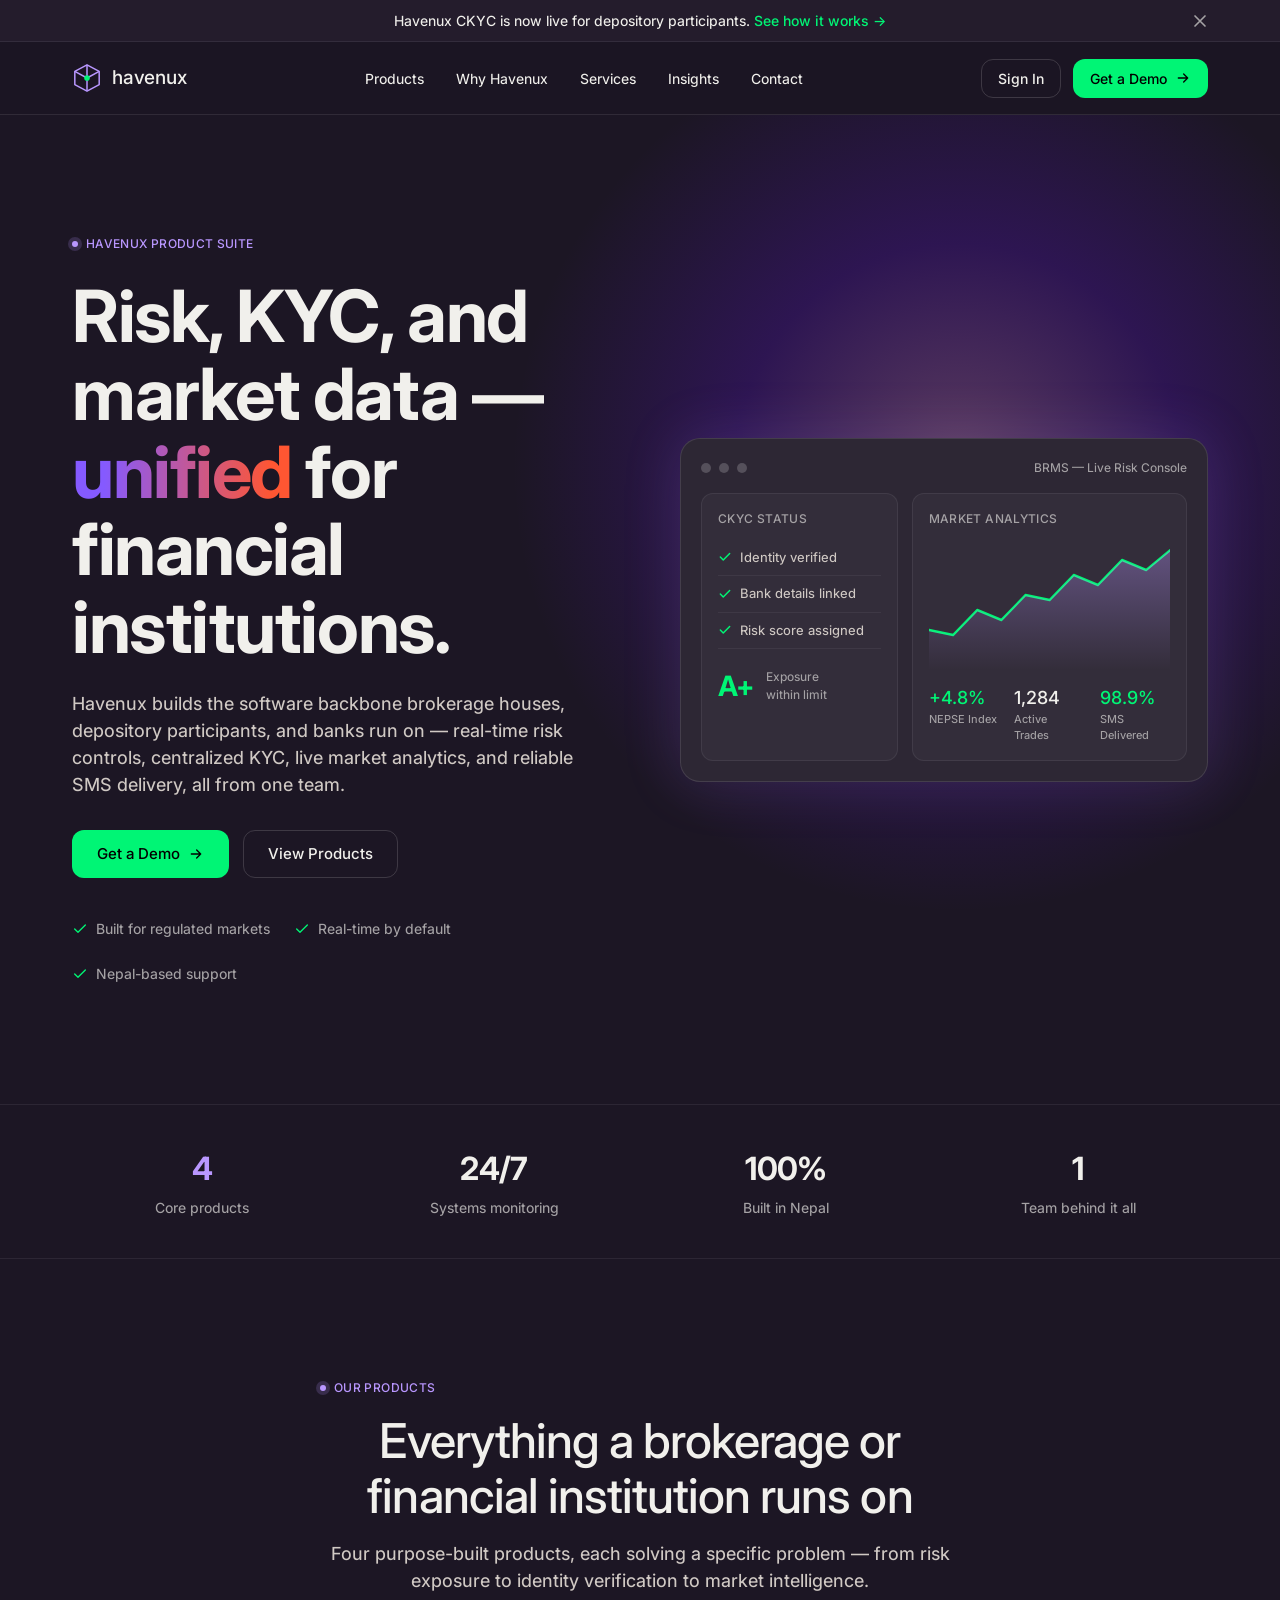
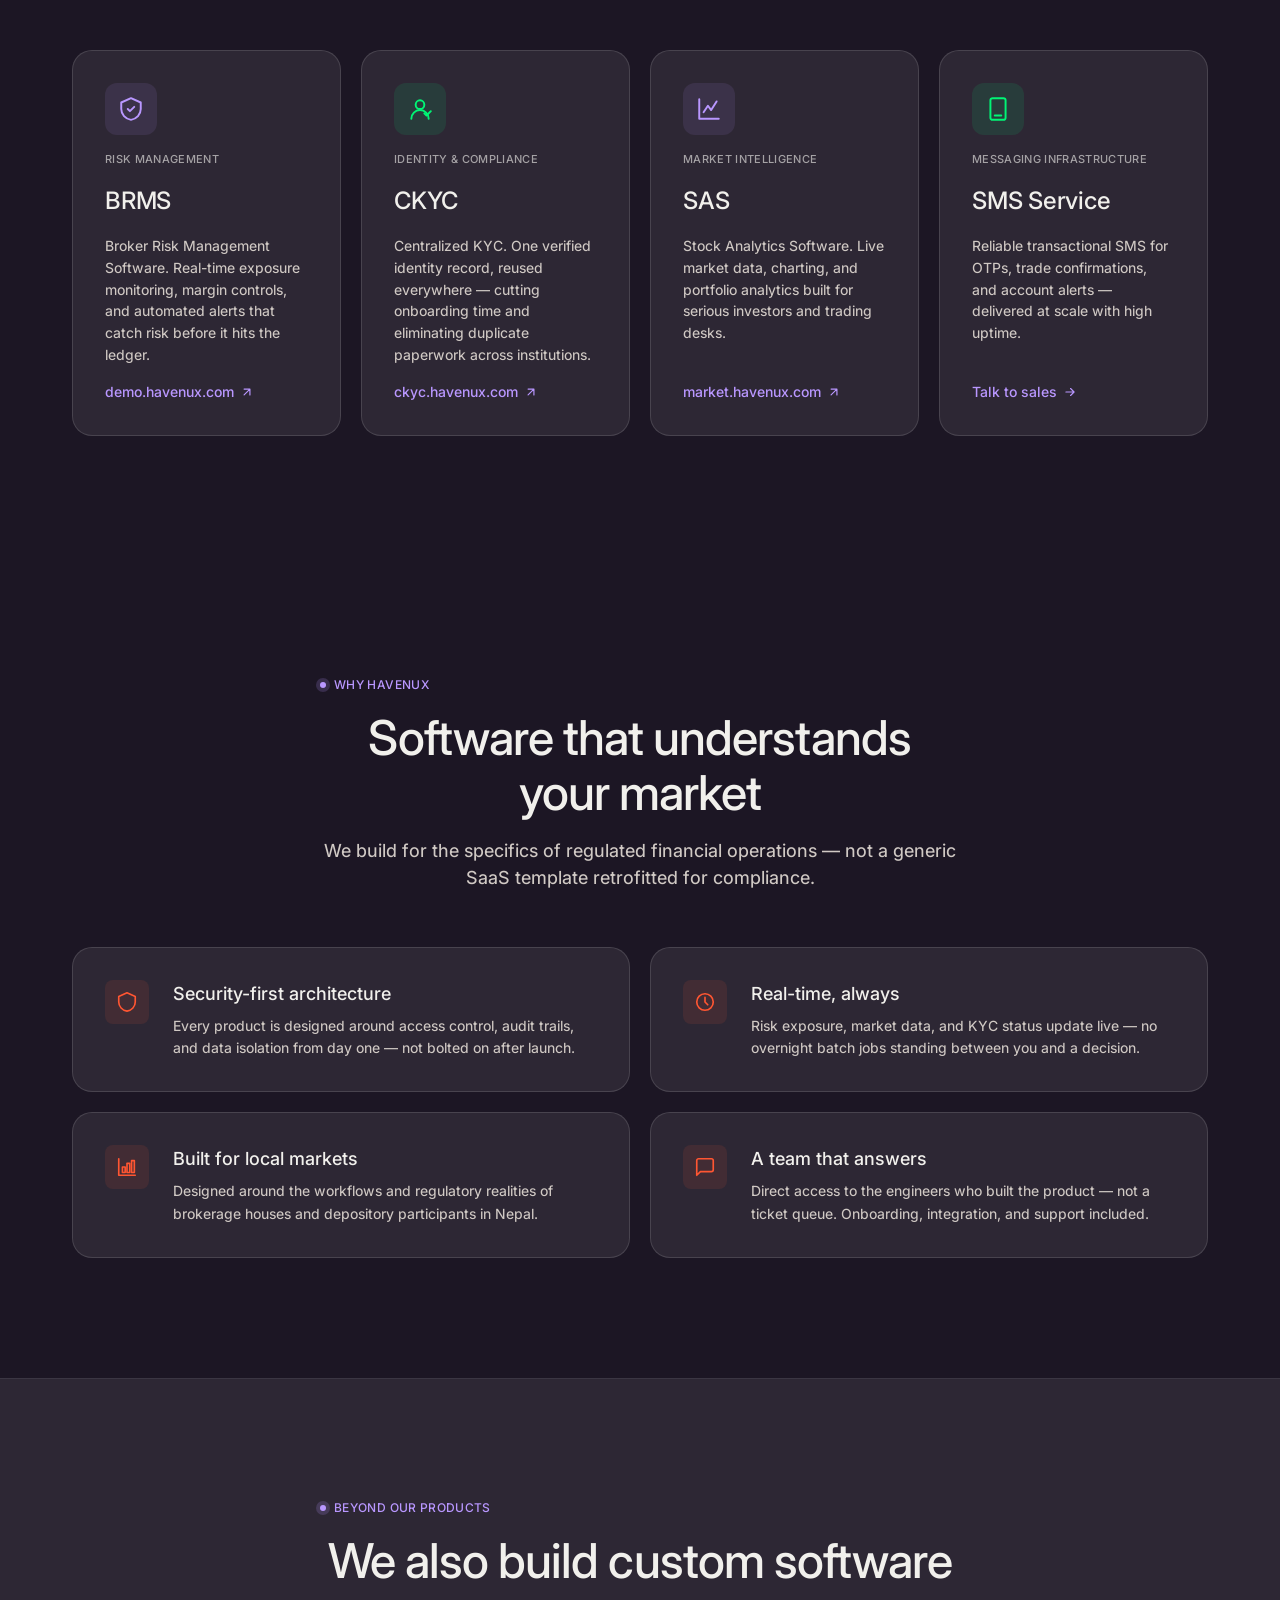
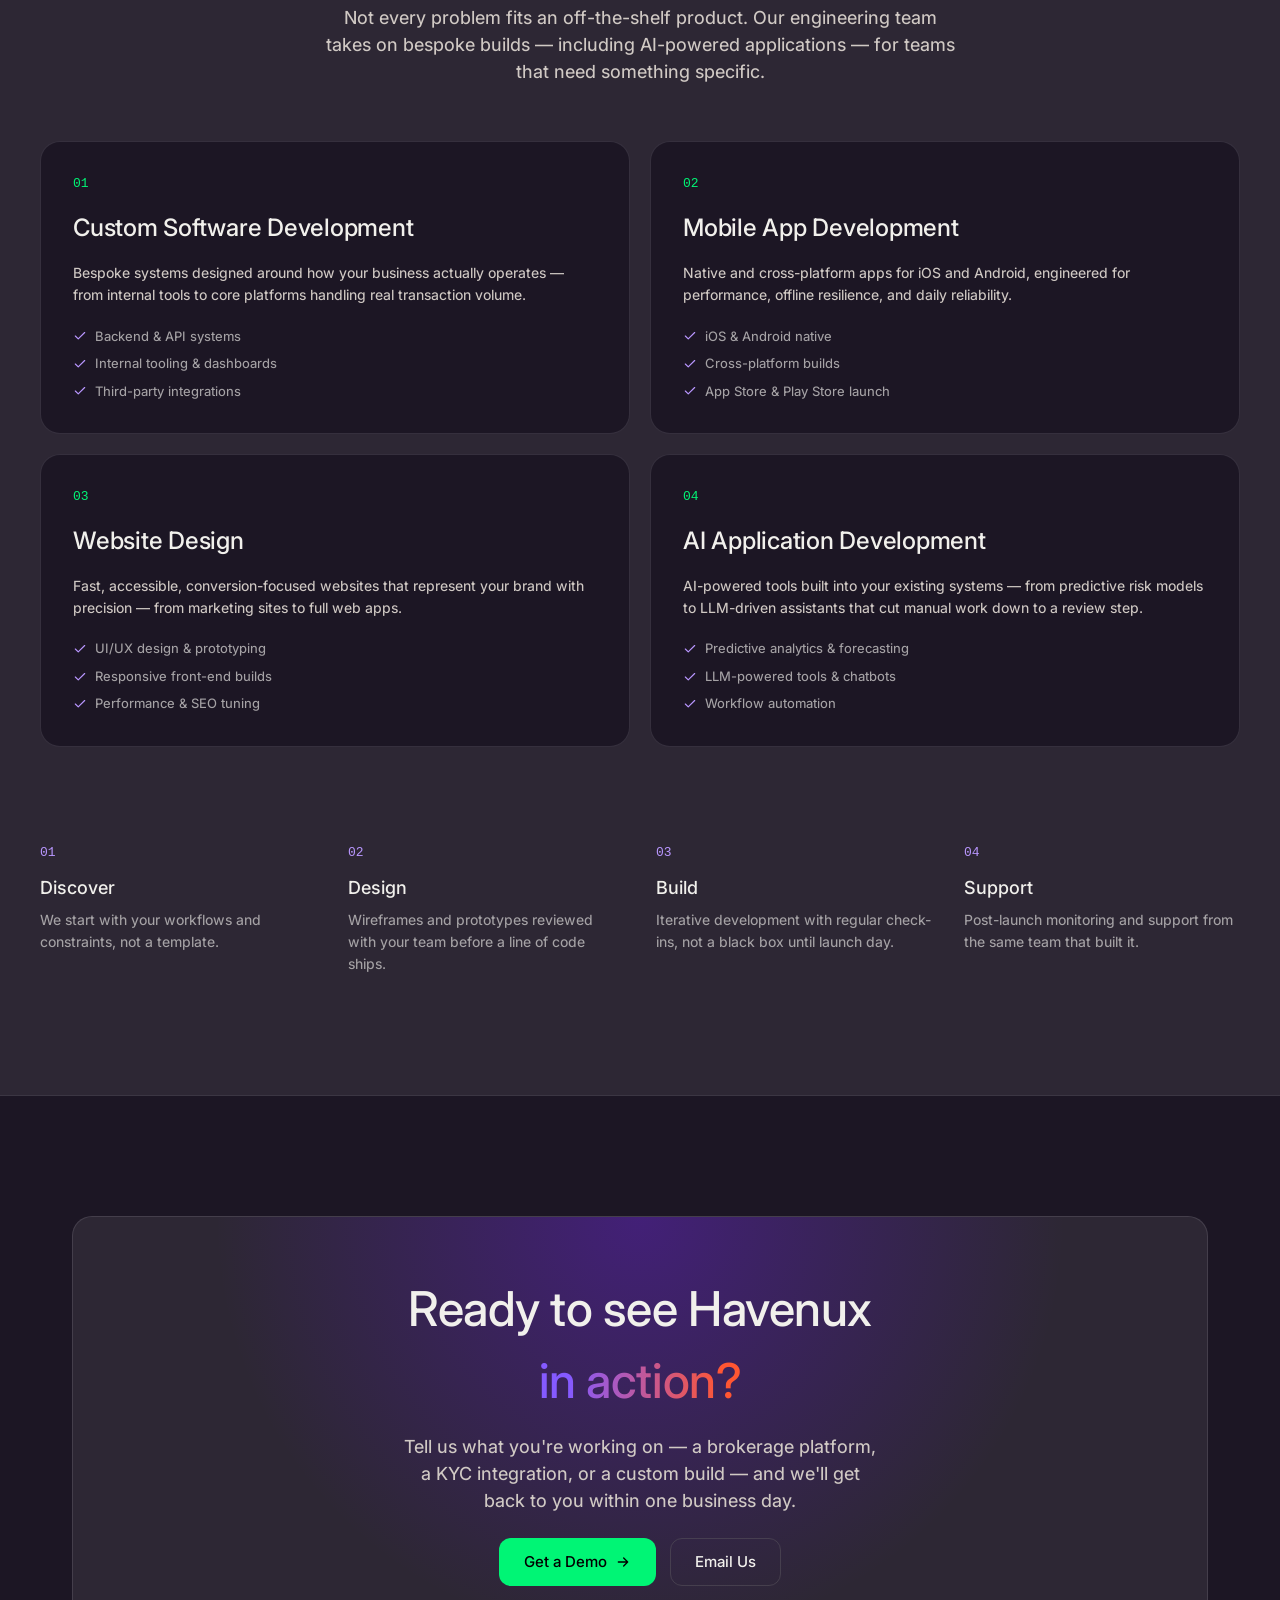
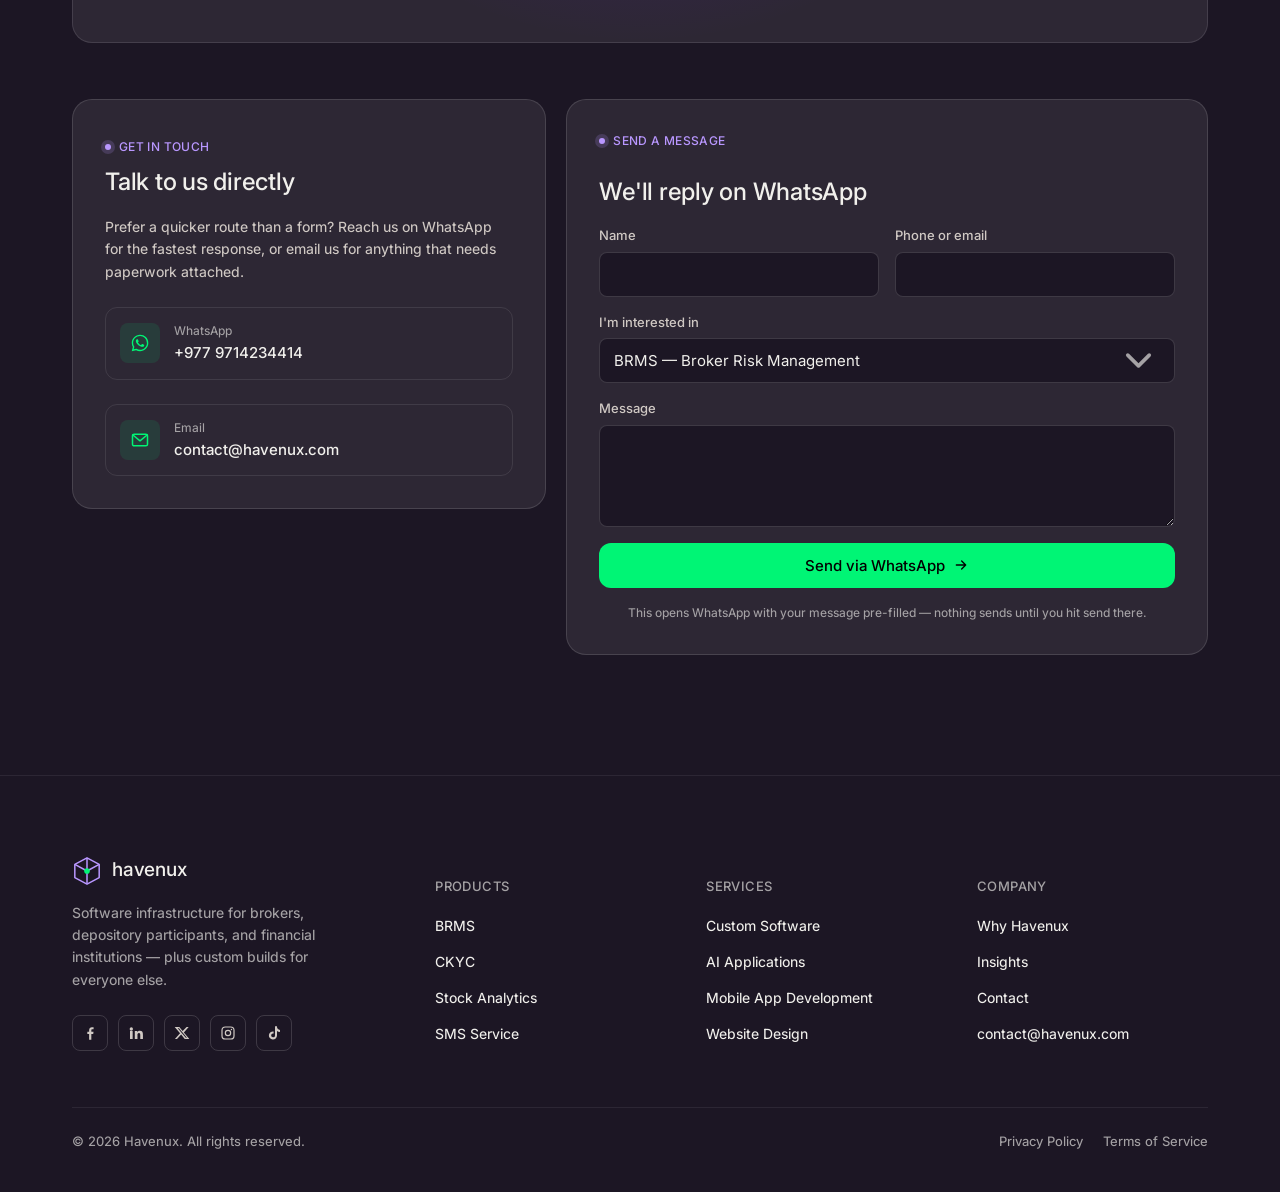
==== index.html @ 9c79e24d "havenux landing page" ====
<!DOCTYPE html>
<html lang="en">
<head>
  <meta charset="UTF-8" />
  <meta name="viewport" content="width=device-width, initial-scale=1.0" />
  <title>Havenux — Broker Risk Management, KYC & Stock Market Software in Nepal</title>
  <meta name="description" content="Havenux builds Broker Risk Management Software (BRMS), Centralized KYC (CKYC), Stock Analytics Software, and SMS infrastructure for brokers and financial institutions in Nepal — plus custom software, AI applications, mobile apps, and website design." />
  <meta name="robots" content="index, follow" />
  <meta name="theme-color" content="#1c1624" />
  <link rel="canonical" href="https://havenux.com/" />
  <link rel="icon" href="data:image/svg+xml,<svg xmlns=%22http://www.w3.org/2000/svg%22 viewBox=%220 0 24 24%22><path fill=%22%23b997ff%22 d=%22M12 2 2 7l10 5 10-5-10-5Zm0 8-8-4v9l8 4 8-4V6l-8 4Z%22/></svg>" />

  <!-- Open Graph -->
  <meta property="og:type" content="website" />
  <meta property="og:site_name" content="Havenux" />
  <meta property="og:title" content="Havenux — Broker Risk Management, KYC & Stock Market Software in Nepal" />
  <meta property="og:description" content="Software infrastructure for brokers and financial institutions: real-time risk management, centralized KYC, stock market analytics, and SMS delivery — plus custom software and AI application development." />
  <meta property="og:url" content="https://havenux.com/" />
  <meta property="og:image" content="https://havenux.com/assets/og-image.svg" />
  <meta property="og:image:type" content="image/svg+xml" />
  <meta property="og:image:width" content="1200" />
  <meta property="og:image:height" content="630" />
  <meta property="og:locale" content="en_US" />

  <!-- Twitter -->
  <meta name="twitter:card" content="summary_large_image" />
  <meta name="twitter:title" content="Havenux — Broker Risk Management, KYC & Stock Market Software in Nepal" />
  <meta name="twitter:description" content="Real-time risk management, centralized KYC, stock market analytics, and SMS infrastructure for financial institutions — plus custom software and AI application development." />
  <meta name="twitter:image" content="https://havenux.com/assets/og-image.svg" />

  <link rel="preconnect" href="https://fonts.googleapis.com" />
  <link rel="preconnect" href="https://fonts.gstatic.com" crossorigin />
  <link href="https://fonts.googleapis.com/css2?family=Inter:wght@400;450;500;600;700&display=swap" rel="stylesheet" />
  <link rel="stylesheet" href="styles.css" />

  <script type="application/ld+json">
  {
    "@context": "https://schema.org",
    "@type": "Organization",
    "name": "Havenux",
    "url": "https://havenux.com/",
    "description": "Havenux builds Broker Risk Management Software, Centralized KYC, Stock Analytics Software, and SMS infrastructure for financial institutions, plus custom software, AI applications, mobile apps, and website design.",
    "email": "contact@havenux.com",
    "telephone": "+977-9714234414",
    "areaServed": "NP",
    "makesOffer": [
      { "@type": "Offer", "itemOffered": { "@type": "SoftwareApplication", "name": "BRMS — Broker Risk Management Software", "applicationCategory": "BusinessApplication", "url": "https://demo.havenux.com" } },
      { "@type": "Offer", "itemOffered": { "@type": "SoftwareApplication", "name": "CKYC — Centralized KYC", "applicationCategory": "BusinessApplication", "url": "https://ckyc.havenux.com" } },
      { "@type": "Offer", "itemOffered": { "@type": "SoftwareApplication", "name": "SAS — Stock Analytics Software", "applicationCategory": "FinanceApplication", "url": "https://market.havenux.com" } },
      { "@type": "Offer", "itemOffered": { "@type": "Service", "name": "SMS Service" } }
    ]
  }
  </script>
  <script type="application/ld+json">
  {
    "@context": "https://schema.org",
    "@type": "WebSite",
    "name": "Havenux",
    "url": "https://havenux.com/",
    "potentialAction": {
      "@type": "SearchAction",
      "target": "https://havenux.com/insights.html?q={search_term_string}",
      "query-input": "required name=search_term_string"
    }
  }
  </script>
</head>
<body>
  <a class="skip-link" href="#main">Skip to content</a>

  <!-- Top banner -->
  <div class="top-banner" id="topBanner">
    <div class="container">
      <p>Havenux CKYC is now live for depository participants. <a href="https://ckyc.havenux.com">See how it works →</a></p>
      <button class="banner-close" id="bannerClose" aria-label="Dismiss announcement">
        <svg viewBox="0 0 24 24" fill="none" stroke="currentColor" stroke-width="2" stroke-linecap="round"><path d="M18 6 6 18M6 6l12 12" /></svg>
      </button>
    </div>
  </div>

  <!-- Header -->
  <header class="site-header">
    <div class="container">
      <a href="#main" class="logo" aria-label="Havenux home">
        <svg class="logo-mark" viewBox="0 0 32 32" fill="none" xmlns="http://www.w3.org/2000/svg">
          <path d="M16 2 3 9v14l13 7 13-7V9L16 2Z" stroke="#b997ff" stroke-width="1.6" stroke-linejoin="round" />
          <path d="M16 2v27M3 9l13 7 13-7" stroke="#b997ff" stroke-width="1.6" stroke-linejoin="round" />
          <circle cx="16" cy="16" r="3" fill="#00f575" />
        </svg>
        havenux
      </a>

      <nav class="nav-links" aria-label="Primary">
        <a href="#products">Products</a>
        <a href="#why">Why Havenux</a>
        <a href="#services">Services</a>
        <a href="insights.html">Insights</a>
        <a href="#contact">Contact</a>
      </nav>

      <div class="header-cta">
        <a href="#contact" class="btn btn-ghost btn-sm">Sign In</a>
        <a href="#contact" class="btn btn-primary btn-sm">
          Get a Demo
          <svg viewBox="0 0 24 24" fill="none" stroke="currentColor" stroke-width="2" stroke-linecap="round" stroke-linejoin="round"><path d="M5 12h14M13 6l6 6-6 6" /></svg>
        </a>
      </div>

      <button class="nav-toggle" id="navToggle" aria-label="Open menu" aria-expanded="false" aria-controls="mobileNav">
        <svg viewBox="0 0 24 24" fill="none" stroke="currentColor" stroke-width="2" stroke-linecap="round"><path d="M3 6h18M3 12h18M3 18h18" /></svg>
      </button>
    </div>
  </header>

  <!-- Mobile nav -->
  <div class="mobile-nav" id="mobileNav">
    <div class="mobile-nav-header">
      <a href="#main" class="logo">
        <svg class="logo-mark" viewBox="0 0 32 32" fill="none" xmlns="http://www.w3.org/2000/svg">
          <path d="M16 2 3 9v14l13 7 13-7V9L16 2Z" stroke="#b997ff" stroke-width="1.6" stroke-linejoin="round" />
          <path d="M16 2v27M3 9l13 7 13-7" stroke="#b997ff" stroke-width="1.6" stroke-linejoin="round" />
          <circle cx="16" cy="16" r="3" fill="#00f575" />
        </svg>
        havenux
      </a>
      <button class="nav-toggle" id="navClose" aria-label="Close menu">
        <svg viewBox="0 0 24 24" fill="none" stroke="currentColor" stroke-width="2" stroke-linecap="round"><path d="M18 6 6 18M6 6l12 12" /></svg>
      </button>
    </div>
    <nav class="mobile-nav-links" aria-label="Mobile">
      <a href="#products">Products</a>
      <a href="#why">Why Havenux</a>
      <a href="#services">Services</a>
      <a href="insights.html">Insights</a>
      <a href="#contact">Contact</a>
    </nav>
    <div class="mobile-nav-cta">
      <a href="#contact" class="btn btn-ghost btn-block">Sign In</a>
      <a href="#contact" class="btn btn-primary btn-block">Get a Demo</a>
    </div>
  </div>

  <main id="main">
    <!-- Hero -->
    <section class="hero">
      <div class="hero-glow" aria-hidden="true"></div>
      <div class="container">
        <div class="hero-content">
          <span class="eyebrow">Havenux Product Suite</span>
          <h1>Risk, KYC, and market data — <span class="gradient-text">unified</span> for financial institutions.</h1>
          <p class="lede">Havenux builds the software backbone brokerage houses, depository participants, and banks run on — real-time risk controls, centralized KYC, live market analytics, and reliable SMS delivery, all from one team.</p>
          <div class="hero-actions">
            <a href="#contact" class="btn btn-primary">
              Get a Demo
              <svg viewBox="0 0 24 24" fill="none" stroke="currentColor" stroke-width="2" stroke-linecap="round" stroke-linejoin="round"><path d="M5 12h14M13 6l6 6-6 6" /></svg>
            </a>
            <a href="#products" class="btn btn-ghost">View Products</a>
          </div>
          <ul class="hero-meta">
            <li>
              <svg viewBox="0 0 24 24" fill="none" stroke="currentColor" stroke-width="2" stroke-linecap="round" stroke-linejoin="round"><path d="M20 6 9 17l-5-5" /></svg>
              Built for regulated markets
            </li>
            <li>
              <svg viewBox="0 0 24 24" fill="none" stroke="currentColor" stroke-width="2" stroke-linecap="round" stroke-linejoin="round"><path d="M20 6 9 17l-5-5" /></svg>
              Real-time by default
            </li>
            <li>
              <svg viewBox="0 0 24 24" fill="none" stroke="currentColor" stroke-width="2" stroke-linecap="round" stroke-linejoin="round"><path d="M20 6 9 17l-5-5" /></svg>
              Nepal-based support
            </li>
          </ul>
        </div>

        <div class="hero-visual">
          <div class="mock-frame">
            <div class="mock-titlebar">
              <span class="mock-dot"></span>
              <span class="mock-dot"></span>
              <span class="mock-dot"></span>
              <span>BRMS — Live Risk Console</span>
            </div>
            <div class="mock-grid">
              <div class="mock-panel">
                <h4>CKYC Status</h4>
                <div class="mock-kyc-row">
                  <svg viewBox="0 0 24 24" fill="none" stroke="currentColor" stroke-width="2.5" stroke-linecap="round" stroke-linejoin="round"><path d="M20 6 9 17l-5-5" /></svg>
                  Identity verified
                </div>
                <div class="mock-kyc-row">
                  <svg viewBox="0 0 24 24" fill="none" stroke="currentColor" stroke-width="2.5" stroke-linecap="round" stroke-linejoin="round"><path d="M20 6 9 17l-5-5" /></svg>
                  Bank details linked
                </div>
                <div class="mock-kyc-row">
                  <svg viewBox="0 0 24 24" fill="none" stroke="currentColor" stroke-width="2.5" stroke-linecap="round" stroke-linejoin="round"><path d="M20 6 9 17l-5-5" /></svg>
                  Risk score assigned
                </div>
                <div class="mock-risk-gauge">
                  <span class="mock-risk-value">A+</span>
                  <span class="mock-risk-label">Exposure<br />within limit</span>
                </div>
              </div>
              <div class="mock-panel">
                <h4>Market Analytics</h4>
                <svg class="mock-chart" viewBox="0 0 300 130" preserveAspectRatio="none">
                  <defs>
                    <linearGradient id="areaFill" x1="0" y1="0" x2="0" y2="1">
                      <stop offset="0%" stop-color="#b997ff" stop-opacity="0.35" />
                      <stop offset="100%" stop-color="#b997ff" stop-opacity="0" />
                    </linearGradient>
                  </defs>
                  <polyline points="0,90 30,95 60,70 90,80 120,55 150,60 180,35 210,45 240,20 270,30 300,10" fill="none" stroke="#00f575" stroke-width="2.5" stroke-linecap="round" stroke-linejoin="round" />
                  <polygon points="0,90 30,95 60,70 90,80 120,55 150,60 180,35 210,45 240,20 270,30 300,10 300,130 0,130" fill="url(#areaFill)" stroke="none" />
                </svg>
                <div class="mock-stat-row">
                  <div class="mock-stat">
                    <div class="value up">+4.8%</div>
                    <div class="label">NEPSE Index</div>
                  </div>
                  <div class="mock-stat">
                    <div class="value">1,284</div>
                    <div class="label">Active Trades</div>
                  </div>
                  <div class="mock-stat">
                    <div class="value up">98.9%</div>
                    <div class="label">SMS Delivered</div>
                  </div>
                </div>
              </div>
            </div>
          </div>
        </div>
      </div>
    </section>

    <!-- Trust strip -->
    <section class="trust-strip" aria-label="Havenux at a glance">
      <div class="container">
        <div class="trust-stat">
          <div class="num"><span>4</span></div>
          <div class="label">Core products</div>
        </div>
        <div class="trust-stat">
          <div class="num">24/7</div>
          <div class="label">Systems monitoring</div>
        </div>
        <div class="trust-stat">
          <div class="num">100%</div>
          <div class="label">Built in Nepal</div>
        </div>
        <div class="trust-stat">
          <div class="num">1</div>
          <div class="label">Team behind it all</div>
        </div>
      </div>
    </section>

    <!-- Products -->
    <section class="section" id="products">
      <div class="container">
        <div class="section-heading reveal">
          <span class="eyebrow">Our Products</span>
          <h2>Everything a brokerage or financial institution runs on</h2>
          <p>Four purpose-built products, each solving a specific problem — from risk exposure to identity verification to market intelligence.</p>
        </div>

        <div class="card-grid products">
          <article class="product-card reveal">
            <div class="product-icon">
              <svg viewBox="0 0 24 24" fill="none" stroke="currentColor" stroke-width="1.8" stroke-linecap="round" stroke-linejoin="round"><path d="M12 2 3 6v6c0 5 3.8 9 9 10 5.2-1 9-5 9-10V6l-9-4Z" /><path d="M9 12l2 2 4-4" /></svg>
            </div>
            <span class="tag">Risk Management</span>
            <h3>BRMS</h3>
            <p>Broker Risk Management Software. Real-time exposure monitoring, margin controls, and automated alerts that catch risk before it hits the ledger.</p>
            <a href="https://demo.havenux.com" class="link-arrow accent" target="_blank" rel="noopener">
              demo.havenux.com
              <svg viewBox="0 0 24 24" fill="none" stroke="currentColor" stroke-width="2" stroke-linecap="round" stroke-linejoin="round"><path d="M7 17 17 7M7 7h10v10" /></svg>
            </a>
          </article>

          <article class="product-card reveal">
            <div class="product-icon green">
              <svg viewBox="0 0 24 24" fill="none" stroke="currentColor" stroke-width="1.8" stroke-linecap="round" stroke-linejoin="round"><circle cx="12" cy="8" r="4" /><path d="M4 21c0-4.4 3.6-8 8-8s8 3.6 8 8" /><path d="m16 16 2 2 4-4" /></svg>
            </div>
            <span class="tag">Identity & Compliance</span>
            <h3>CKYC</h3>
            <p>Centralized KYC. One verified identity record, reused everywhere — cutting onboarding time and eliminating duplicate paperwork across institutions.</p>
            <a href="https://ckyc.havenux.com" class="link-arrow accent" target="_blank" rel="noopener">
              ckyc.havenux.com
              <svg viewBox="0 0 24 24" fill="none" stroke="currentColor" stroke-width="2" stroke-linecap="round" stroke-linejoin="round"><path d="M7 17 17 7M7 7h10v10" /></svg>
            </a>
          </article>

          <article class="product-card reveal">
            <div class="product-icon">
              <svg viewBox="0 0 24 24" fill="none" stroke="currentColor" stroke-width="1.8" stroke-linecap="round" stroke-linejoin="round"><path d="M3 3v18h18" /><path d="m7 15 4-6 3 4 5-8" /></svg>
            </div>
            <span class="tag">Market Intelligence</span>
            <h3>SAS</h3>
            <p>Stock Analytics Software. Live market data, charting, and portfolio analytics built for serious investors and trading desks.</p>
            <a href="https://market.havenux.com" class="link-arrow accent" target="_blank" rel="noopener">
              market.havenux.com
              <svg viewBox="0 0 24 24" fill="none" stroke="currentColor" stroke-width="2" stroke-linecap="round" stroke-linejoin="round"><path d="M7 17 17 7M7 7h10v10" /></svg>
            </a>
          </article>

          <article class="product-card reveal">
            <div class="product-icon green">
              <svg viewBox="0 0 24 24" fill="none" stroke="currentColor" stroke-width="1.8" stroke-linecap="round" stroke-linejoin="round"><rect x="5" y="2" width="14" height="20" rx="2" /><path d="M9 18h6" /></svg>
            </div>
            <span class="tag">Messaging Infrastructure</span>
            <h3>SMS Service</h3>
            <p>Reliable transactional SMS for OTPs, trade confirmations, and account alerts — delivered at scale with high uptime.</p>
            <a href="#contact" class="link-arrow accent">
              Talk to sales
              <svg viewBox="0 0 24 24" fill="none" stroke="currentColor" stroke-width="2" stroke-linecap="round" stroke-linejoin="round"><path d="M5 12h14M13 6l6 6-6 6" /></svg>
            </a>
          </article>
        </div>
      </div>
    </section>

    <!-- Why Havenux -->
    <section class="section" id="why">
      <div class="container">
        <div class="section-heading reveal">
          <span class="eyebrow">Why Havenux</span>
          <h2>Software that understands your market</h2>
          <p>We build for the specifics of regulated financial operations — not a generic SaaS template retrofitted for compliance.</p>
        </div>

        <div class="why-grid">
          <div class="why-card reveal">
            <div class="why-icon">
              <svg viewBox="0 0 24 24" fill="none" stroke="currentColor" stroke-width="1.8" stroke-linecap="round" stroke-linejoin="round"><path d="M12 2 3 6v6c0 5 3.8 9 9 10 5.2-1 9-5 9-10V6l-9-4Z" /></svg>
            </div>
            <div>
              <h3>Security-first architecture</h3>
              <p>Every product is designed around access control, audit trails, and data isolation from day one — not bolted on after launch.</p>
            </div>
          </div>

          <div class="why-card reveal">
            <div class="why-icon">
              <svg viewBox="0 0 24 24" fill="none" stroke="currentColor" stroke-width="1.8" stroke-linecap="round" stroke-linejoin="round"><circle cx="12" cy="12" r="9" /><path d="M12 7v5l3 3" /></svg>
            </div>
            <div>
              <h3>Real-time, always</h3>
              <p>Risk exposure, market data, and KYC status update live — no overnight batch jobs standing between you and a decision.</p>
            </div>
          </div>

          <div class="why-card reveal">
            <div class="why-icon">
              <svg viewBox="0 0 24 24" fill="none" stroke="currentColor" stroke-width="1.8" stroke-linecap="round" stroke-linejoin="round"><path d="M3 3v18h18" /><rect x="7" y="12" width="3" height="6" /><rect x="12" y="8" width="3" height="10" /><rect x="17" y="5" width="3" height="13" /></svg>
            </div>
            <div>
              <h3>Built for local markets</h3>
              <p>Designed around the workflows and regulatory realities of brokerage houses and depository participants in Nepal.</p>
            </div>
          </div>

          <div class="why-card reveal">
            <div class="why-icon">
              <svg viewBox="0 0 24 24" fill="none" stroke="currentColor" stroke-width="1.8" stroke-linecap="round" stroke-linejoin="round"><path d="M21 15a2 2 0 0 1-2 2H7l-4 4V5a2 2 0 0 1 2-2h14a2 2 0 0 1 2 2v10Z" /></svg>
            </div>
            <div>
              <h3>A team that answers</h3>
              <p>Direct access to the engineers who built the product — not a ticket queue. Onboarding, integration, and support included.</p>
            </div>
          </div>
        </div>
      </div>
    </section>

    <!-- Services -->
    <section class="services-section" id="services">
      <div class="section container">
        <div class="section-heading reveal">
          <span class="eyebrow">Beyond Our Products</span>
          <h2>We also build custom software</h2>
          <p>Not every problem fits an off-the-shelf product. Our engineering team takes on bespoke builds — including AI-powered applications — for teams that need something specific.</p>
        </div>

        <div class="card-grid services">
          <article class="service-card reveal">
            <span class="index">01</span>
            <h3>Custom Software Development</h3>
            <p>Bespoke systems designed around how your business actually operates — from internal tools to core platforms handling real transaction volume.</p>
            <ul>
              <li>
                <svg viewBox="0 0 24 24" fill="none" stroke="currentColor" stroke-width="2" stroke-linecap="round" stroke-linejoin="round"><path d="M20 6 9 17l-5-5" /></svg>
                Backend & API systems
              </li>
              <li>
                <svg viewBox="0 0 24 24" fill="none" stroke="currentColor" stroke-width="2" stroke-linecap="round" stroke-linejoin="round"><path d="M20 6 9 17l-5-5" /></svg>
                Internal tooling & dashboards
              </li>
              <li>
                <svg viewBox="0 0 24 24" fill="none" stroke="currentColor" stroke-width="2" stroke-linecap="round" stroke-linejoin="round"><path d="M20 6 9 17l-5-5" /></svg>
                Third-party integrations
              </li>
            </ul>
          </article>

          <article class="service-card reveal">
            <span class="index">02</span>
            <h3>Mobile App Development</h3>
            <p>Native and cross-platform apps for iOS and Android, engineered for performance, offline resilience, and daily reliability.</p>
            <ul>
              <li>
                <svg viewBox="0 0 24 24" fill="none" stroke="currentColor" stroke-width="2" stroke-linecap="round" stroke-linejoin="round"><path d="M20 6 9 17l-5-5" /></svg>
                iOS & Android native
              </li>
              <li>
                <svg viewBox="0 0 24 24" fill="none" stroke="currentColor" stroke-width="2" stroke-linecap="round" stroke-linejoin="round"><path d="M20 6 9 17l-5-5" /></svg>
                Cross-platform builds
              </li>
              <li>
                <svg viewBox="0 0 24 24" fill="none" stroke="currentColor" stroke-width="2" stroke-linecap="round" stroke-linejoin="round"><path d="M20 6 9 17l-5-5" /></svg>
                App Store & Play Store launch
              </li>
            </ul>
          </article>

          <article class="service-card reveal">
            <span class="index">03</span>
            <h3>Website Design</h3>
            <p>Fast, accessible, conversion-focused websites that represent your brand with precision — from marketing sites to full web apps.</p>
            <ul>
              <li>
                <svg viewBox="0 0 24 24" fill="none" stroke="currentColor" stroke-width="2" stroke-linecap="round" stroke-linejoin="round"><path d="M20 6 9 17l-5-5" /></svg>
                UI/UX design & prototyping
              </li>
              <li>
                <svg viewBox="0 0 24 24" fill="none" stroke="currentColor" stroke-width="2" stroke-linecap="round" stroke-linejoin="round"><path d="M20 6 9 17l-5-5" /></svg>
                Responsive front-end builds
              </li>
              <li>
                <svg viewBox="0 0 24 24" fill="none" stroke="currentColor" stroke-width="2" stroke-linecap="round" stroke-linejoin="round"><path d="M20 6 9 17l-5-5" /></svg>
                Performance & SEO tuning
              </li>
            </ul>
          </article>

          <article class="service-card reveal">
            <span class="index">04</span>
            <h3>AI Application Development</h3>
            <p>AI-powered tools built into your existing systems — from predictive risk models to LLM-driven assistants that cut manual work down to a review step.</p>
            <ul>
              <li>
                <svg viewBox="0 0 24 24" fill="none" stroke="currentColor" stroke-width="2" stroke-linecap="round" stroke-linejoin="round"><path d="M20 6 9 17l-5-5" /></svg>
                Predictive analytics & forecasting
              </li>
              <li>
                <svg viewBox="0 0 24 24" fill="none" stroke="currentColor" stroke-width="2" stroke-linecap="round" stroke-linejoin="round"><path d="M20 6 9 17l-5-5" /></svg>
                LLM-powered tools & chatbots
              </li>
              <li>
                <svg viewBox="0 0 24 24" fill="none" stroke="currentColor" stroke-width="2" stroke-linecap="round" stroke-linejoin="round"><path d="M20 6 9 17l-5-5" /></svg>
                Workflow automation
              </li>
            </ul>
          </article>
        </div>

        <div class="process-strip">
          <div class="process-step reveal">
            <h4>Discover</h4>
            <p>We start with your workflows and constraints, not a template.</p>
          </div>
          <div class="process-step reveal">
            <h4>Design</h4>
            <p>Wireframes and prototypes reviewed with your team before a line of code ships.</p>
          </div>
          <div class="process-step reveal">
            <h4>Build</h4>
            <p>Iterative development with regular check-ins, not a black box until launch day.</p>
          </div>
          <div class="process-step reveal">
            <h4>Support</h4>
            <p>Post-launch monitoring and support from the same team that built it.</p>
          </div>
        </div>
      </div>
    </section>

    <!-- CTA band + Contact -->
    <section class="section" id="contact">
      <div class="container">
        <div class="cta-band reveal">
          <div class="cta-band-inner">
            <h2>Ready to see Havenux <span class="gradient-text">in action?</span></h2>
            <p>Tell us what you're working on — a brokerage platform, a KYC integration, or a custom build — and we'll get back to you within one business day.</p>
            <div class="cta-band-actions">
              <a href="https://api.whatsapp.com/send?phone=9779714234414&text=Hi%2C%20I%27d%20like%20to%20get%20a%20demo%20of%20Havenux." class="btn btn-primary" target="_blank" rel="noopener">
                Get a Demo
                <svg viewBox="0 0 24 24" fill="none" stroke="currentColor" stroke-width="2" stroke-linecap="round" stroke-linejoin="round"><path d="M5 12h14M13 6l6 6-6 6" /></svg>
              </a>
              <a href="mailto:contact@havenux.com" class="btn btn-ghost">Email Us</a>
            </div>
          </div>
        </div>

        <div class="contact-grid">
          <div class="contact-info reveal">
            <span class="eyebrow">Get in touch</span>
            <h3>Talk to us directly</h3>
            <p>Prefer a quicker route than a form? Reach us on WhatsApp for the fastest response, or email us for anything that needs paperwork attached.</p>

            <a class="contact-method" href="https://api.whatsapp.com/send?phone=9779714234414&text=Hi%2C%20I%27d%20like%20to%20know%20more%20about%20Havenux." target="_blank" rel="noopener">
              <span class="contact-method-icon">
                <svg viewBox="0 0 24 24" fill="currentColor"><path d="M12.04 2C6.58 2 2.13 6.45 2.13 11.91c0 1.75.46 3.46 1.32 4.96L2.05 22l5.25-1.38a9.9 9.9 0 0 0 4.74 1.21h.01c5.46 0 9.91-4.45 9.91-9.92 0-2.65-1.03-5.14-2.9-7.01A9.86 9.86 0 0 0 12.04 2Zm0 18.15h-.01a8.2 8.2 0 0 1-4.19-1.15l-.3-.18-3.12.82.83-3.04-.2-.31a8.22 8.22 0 0 1-1.26-4.38c0-4.54 3.7-8.24 8.26-8.24 2.2 0 4.27.86 5.83 2.42a8.18 8.18 0 0 1 2.41 5.83c0 4.55-3.7 8.23-8.25 8.23Zm4.52-6.16c-.25-.12-1.47-.72-1.7-.81-.23-.08-.39-.12-.56.13-.17.25-.64.81-.78.97-.14.17-.29.19-.54.06-.25-.12-1.04-.38-1.99-1.22-.73-.66-1.23-1.46-1.37-1.71-.14-.25-.02-.38.11-.51.11-.11.25-.29.37-.43.12-.14.16-.25.25-.41.08-.17.04-.31-.02-.43-.06-.12-.56-1.35-.77-1.85-.2-.48-.41-.42-.56-.43h-.48c-.17 0-.43.06-.66.31-.23.25-.86.85-.86 2.06 0 1.22.89 2.4 1.01 2.56.12.17 1.75 2.67 4.24 3.74.59.26 1.05.41 1.41.52.59.19 1.13.16 1.56.1.48-.07 1.47-.6 1.67-1.18.21-.58.21-1.08.15-1.18-.06-.1-.23-.16-.48-.28Z"/></svg>
              </span>
              <span>
                <span class="contact-method-label">WhatsApp</span>
                <span class="contact-method-value">+977 9714234414</span>
              </span>
            </a>

            <a class="contact-method" href="mailto:contact@havenux.com">
              <span class="contact-method-icon">
                <svg viewBox="0 0 24 24" fill="none" stroke="currentColor" stroke-width="1.8" stroke-linecap="round" stroke-linejoin="round"><rect x="3" y="5" width="18" height="14" rx="2" /><path d="m3.5 6 8.5 7 8.5-7" /></svg>
              </span>
              <span>
                <span class="contact-method-label">Email</span>
                <span class="contact-method-value">contact@havenux.com</span>
              </span>
            </a>
          </div>

          <form class="contact-form reveal" id="contactForm">
            <span class="eyebrow">Send a message</span>
            <h3>We'll reply on WhatsApp</h3>

            <div class="form-row">
              <div class="form-field">
                <label for="cf-name">Name</label>
                <input type="text" id="cf-name" name="name" required autocomplete="name" />
              </div>
              <div class="form-field">
                <label for="cf-phone">Phone or email</label>
                <input type="text" id="cf-phone" name="contact" required autocomplete="tel" />
              </div>
            </div>

            <div class="form-field">
              <label for="cf-interest">I'm interested in</label>
              <select id="cf-interest" name="interest">
                <option value="BRMS">BRMS — Broker Risk Management</option>
                <option value="CKYC">CKYC — Centralized KYC</option>
                <option value="SAS">SAS — Stock Analytics Software</option>
                <option value="SMS Service">SMS Service</option>
                <option value="Custom Software / AI Application">Custom Software / AI Application</option>
                <option value="Mobile App">Mobile App Development</option>
                <option value="Website Design">Website Design</option>
                <option value="Something else">Something else</option>
              </select>
            </div>

            <div class="form-field">
              <label for="cf-message">Message</label>
              <textarea id="cf-message" name="message" rows="4" required></textarea>
            </div>

            <button type="submit" class="btn btn-primary btn-block">
              Send via WhatsApp
              <svg viewBox="0 0 24 24" fill="none" stroke="currentColor" stroke-width="2" stroke-linecap="round" stroke-linejoin="round"><path d="M5 12h14M13 6l6 6-6 6" /></svg>
            </button>
            <p class="form-note">This opens WhatsApp with your message pre-filled — nothing sends until you hit send there.</p>
          </form>
        </div>
      </div>
    </section>
  </main>

  <!-- Footer -->
  <footer class="site-footer">
    <div class="container">
      <div class="footer-top">
        <div class="footer-brand">
          <a href="#main" class="logo">
            <svg class="logo-mark" viewBox="0 0 32 32" fill="none" xmlns="http://www.w3.org/2000/svg">
              <path d="M16 2 3 9v14l13 7 13-7V9L16 2Z" stroke="#b997ff" stroke-width="1.6" stroke-linejoin="round" />
              <path d="M16 2v27M3 9l13 7 13-7" stroke="#b997ff" stroke-width="1.6" stroke-linejoin="round" />
              <circle cx="16" cy="16" r="3" fill="#00f575" />
            </svg>
            havenux
          </a>
          <p>Software infrastructure for brokers, depository participants, and financial institutions — plus custom builds for everyone else.</p>
          <div class="footer-social">
            <a href="#" aria-label="Havenux on Facebook">
              <svg viewBox="0 0 24 24" fill="currentColor"><path d="M14 22v-8.5h2.85l.43-3.31H14V8.06c0-.96.27-1.61 1.64-1.61h1.75V3.5A23.4 23.4 0 0 0 14.9 3.4c-2.5 0-4.22 1.53-4.22 4.33v2.46H8v3.31h2.68V22H14Z"/></svg>
            </a>
            <a href="#" aria-label="Havenux on LinkedIn">
              <svg viewBox="0 0 24 24" fill="currentColor"><path d="M4.98 3.5a2.5 2.5 0 1 1 0 5 2.5 2.5 0 0 1 0-5ZM3 9h4v12H3V9Zm7 0h3.8v1.7h.05c.53-.95 1.83-1.95 3.77-1.95 4.03 0 4.78 2.5 4.78 5.75V21h-4v-5.9c0-1.4-.03-3.2-1.95-3.2-1.96 0-2.26 1.5-2.26 3.1V21h-4V9Z"/></svg>
            </a>
            <a href="#" aria-label="Havenux on X">
              <svg viewBox="0 0 24 24" fill="currentColor"><path d="M18.9 3H22l-7.2 8.2L23 21h-6.9l-5.4-6.6L4.5 21H1.4l7.7-8.8L1 3h7l4.9 6 6-6Zm-1.2 16.2h1.7L7.4 4.7H5.6l12.1 14.5Z"/></svg>
            </a>
            <a href="#" aria-label="Havenux on Instagram">
              <svg viewBox="0 0 24 24" fill="none" stroke="currentColor" stroke-width="1.8"><rect x="3" y="3" width="18" height="18" rx="5" /><circle cx="12" cy="12" r="4" /><circle cx="17.2" cy="6.8" r="1.1" fill="currentColor" stroke="none" /></svg>
            </a>
            <a href="#" aria-label="Havenux on TikTok">
              <svg viewBox="0 0 24 24" fill="currentColor"><path d="M16.5 2h-3v13.6a2.9 2.9 0 1 1-2.1-2.79V9.68a6.1 6.1 0 1 0 5.1 6.02V8.9a7.6 7.6 0 0 0 4.5 1.46V7.35A4.6 4.6 0 0 1 16.5 2Z"/></svg>
            </a>
          </div>
        </div>

        <div class="footer-col">
          <h5>Products</h5>
          <ul>
            <li><a href="https://demo.havenux.com" target="_blank" rel="noopener">BRMS</a></li>
            <li><a href="https://ckyc.havenux.com" target="_blank" rel="noopener">CKYC</a></li>
            <li><a href="https://market.havenux.com" target="_blank" rel="noopener">Stock Analytics</a></li>
            <li><a href="#contact">SMS Service</a></li>
          </ul>
        </div>

        <div class="footer-col">
          <h5>Services</h5>
          <ul>
            <li><a href="#services">Custom Software</a></li>
            <li><a href="#services">AI Applications</a></li>
            <li><a href="#services">Mobile App Development</a></li>
            <li><a href="#services">Website Design</a></li>
          </ul>
        </div>

        <div class="footer-col">
          <h5>Company</h5>
          <ul>
            <li><a href="#why">Why Havenux</a></li>
            <li><a href="insights.html">Insights</a></li>
            <li><a href="#contact">Contact</a></li>
            <li><a href="mailto:contact@havenux.com">contact@havenux.com</a></li>
          </ul>
        </div>
      </div>

      <div class="footer-bottom">
        <p>© 2026 Havenux. All rights reserved.</p>
        <div class="footer-legal">
          <a href="#">Privacy Policy</a>
          <a href="#">Terms of Service</a>
        </div>
      </div>
    </div>
  </footer>

  <script src="script.js"></script>
</body>
</html>
---- styles.css ----
/* ==========================================================================
   Havenux — Design Tokens
   Adapted from the "Doppler" style reference: violet-lit vault at midnight.
   ========================================================================== */

:root {
  /* Colors */
  --color-midnight-plum: #1c1624;
  --color-shadow-plum: #2d2734;
  --color-elevated-panel: #3a3340;
  --color-bone-white: #f1f0ec;
  --color-fog-line: #e5e7eb;
  --color-ash-veil: #d0c9c4;
  --color-mid-ash: #a5a2a5;
  --color-iron-edge: #55505b;
  --color-lavender-spark: #b997ff;
  --color-signal-green: #00f575;
  --color-neon-violet: #6b13f5;
  --color-ember-orange: #ff5632;
  --color-plasma-pink: #ff9efa;

  /* Font */
  --font-sans: 'Inter', ui-sans-serif, system-ui, -apple-system, BlinkMacSystemFont, "Segoe UI", Roboto, sans-serif;

  /* Type scale */
  --text-caption: 12px;
  --text-body-sm: 14px;
  --text-body: 16px;
  --text-subheading: 18px;
  --text-heading-sm: 24px;
  --text-heading: 32px;
  --text-heading-lg: 48px;
  --text-display: 64px;
  --text-display-xl: 88px;

  /* Weights */
  --w-regular: 400;
  --w-450: 450;
  --w-medium: 500;
  --w-bold: 700;

  /* Spacing */
  --s-8: 8px;
  --s-16: 16px;
  --s-24: 24px;
  --s-32: 32px;
  --s-40: 40px;
  --s-56: 56px;
  --s-80: 80px;
  --s-120: 120px;

  /* Radius */
  --radius-sm: 8px;
  --radius-md: 12px;
  --radius-lg: 20px;
  --radius-pill: 9999px;

  /* Layout */
  --page-max-width: 1200px;
  --header-height: 72px;
}

/* ==========================================================================
   Reset
   ========================================================================== */

*,
*::before,
*::after {
  box-sizing: border-box;
}

html {
  scroll-behavior: smooth;
}

@media (prefers-reduced-motion: reduce) {
  html {
    scroll-behavior: auto;
  }
  *,
  *::before,
  *::after {
    animation-duration: 0.01ms !important;
    animation-iteration-count: 1 !important;
    transition-duration: 0.01ms !important;
    scroll-behavior: auto !important;
  }
}

body {
  margin: 0;
  background: var(--color-midnight-plum);
  color: var(--color-bone-white);
  font-family: var(--font-sans);
  font-size: var(--text-body);
  font-weight: var(--w-450);
  line-height: 1.5;
  -webkit-font-smoothing: antialiased;
  overflow-x: hidden;
}

img,
svg {
  max-width: 100%;
  display: block;
}

a {
  color: inherit;
  text-decoration: none;
}

button {
  font-family: inherit;
  cursor: pointer;
}

ul {
  list-style: none;
  margin: 0;
  padding: 0;
}

h1, h2, h3, h4, p {
  margin: 0;
}

/* Visible focus states everywhere — keyboard accessibility */
a:focus-visible,
button:focus-visible,
input:focus-visible {
  outline: 2px solid var(--color-lavender-spark);
  outline-offset: 2px;
  border-radius: var(--radius-sm);
}

.skip-link {
  position: absolute;
  top: -48px;
  left: 16px;
  z-index: 200;
  background: var(--color-signal-green);
  color: #000;
  padding: 12px 20px;
  border-radius: var(--radius-md);
  font-weight: var(--w-medium);
  transition: top 0.2s ease;
}

.skip-link:focus {
  top: 16px;
}

/* ==========================================================================
   Layout utilities
   ========================================================================== */

.container {
  max-width: var(--page-max-width);
  margin: 0 auto;
  padding: 0 var(--s-24);
}

@media (min-width: 768px) {
  .container {
    padding: 0 var(--s-32);
  }
}

.section {
  padding: var(--s-80) 0;
}

@media (min-width: 1024px) {
  .section {
    padding: var(--s-120) 0;
  }
}

.eyebrow {
  display: inline-flex;
  align-items: center;
  gap: 8px;
  color: var(--color-lavender-spark);
  font-size: var(--text-caption);
  font-weight: var(--w-medium);
  letter-spacing: 0.03em;
  text-transform: uppercase;
}

.eyebrow::before {
  content: "";
  width: 6px;
  height: 6px;
  border-radius: 50%;
  background: var(--color-lavender-spark);
  box-shadow: 0 0 0 4px rgba(185, 151, 255, 0.18);
}

.section-heading {
  max-width: 640px;
  margin: 0 auto;
  text-align: center;
  display: flex;
  flex-direction: column;
  gap: var(--s-16);
}

.section-heading h2 {
  font-size: 32px;
  font-weight: var(--w-medium);
  line-height: 1.15;
  letter-spacing: -0.01em;
  color: var(--color-bone-white);
}

.section-heading p {
  color: var(--color-ash-veil);
  font-size: var(--text-subheading);
  line-height: 1.5;
}

@media (min-width: 768px) {
  .section-heading h2 {
    font-size: var(--text-heading-lg);
    letter-spacing: -0.02em;
  }
}

.gradient-text {
  background: linear-gradient(91deg, #855aff 14.92%, var(--color-ember-orange) 90.53%);
  -webkit-background-clip: text;
  background-clip: text;
  -webkit-text-fill-color: transparent;
  display: inline-block;
}

.visually-hidden {
  position: absolute;
  width: 1px;
  height: 1px;
  padding: 0;
  margin: -1px;
  overflow: hidden;
  clip: rect(0, 0, 0, 0);
  white-space: nowrap;
  border: 0;
}

/* ==========================================================================
   Buttons
   ========================================================================== */

.btn {
  display: inline-flex;
  align-items: center;
  justify-content: center;
  gap: 8px;
  min-height: 44px;
  padding: 12px 24px;
  border-radius: var(--radius-md);
  font-size: 15px;
  font-weight: var(--w-medium);
  border: 1px solid transparent;
  transition: transform 0.15s ease, background-color 0.15s ease, border-color 0.15s ease, box-shadow 0.15s ease;
  white-space: nowrap;
}

.btn svg {
  width: 16px;
  height: 16px;
  flex-shrink: 0;
  transition: transform 0.15s ease;
}

.btn:hover svg {
  transform: translateX(2px);
}

.btn:active {
  transform: translateY(1px);
}

.btn-primary {
  background: var(--color-signal-green);
  color: #000;
}

.btn-primary:hover {
  box-shadow: 0 0 0 4px rgba(0, 245, 117, 0.18);
}

.btn-ghost {
  background: transparent;
  color: var(--color-bone-white);
  border-color: rgba(85, 80, 91, 0.6);
}

.btn-ghost:hover {
  border-color: rgba(229, 231, 235, 0.5);
  background: rgba(241, 240, 236, 0.04);
}

.btn-block {
  width: 100%;
}

.btn-sm {
  padding: 8px 16px;
  min-height: 36px;
  font-size: var(--text-body-sm);
}

.link-arrow {
  display: inline-flex;
  align-items: center;
  gap: 6px;
  font-size: 14px;
  font-weight: var(--w-medium);
  color: var(--color-bone-white);
  border-bottom: 1px solid transparent;
  transition: border-color 0.15s ease, color 0.15s ease;
}

.link-arrow svg {
  width: 14px;
  height: 14px;
  transition: transform 0.15s ease;
}

.link-arrow:hover {
  border-color: currentColor;
}

.link-arrow:hover svg {
  transform: translateX(3px);
}

.link-arrow.accent {
  color: var(--color-lavender-spark);
}

/* ==========================================================================
   Top banner
   ========================================================================== */

.top-banner {
  background: #241c2c;
  border-bottom: 1px solid rgba(229, 231, 235, 0.08);
  padding: 10px 0;
}

.top-banner .container {
  display: flex;
  align-items: center;
  justify-content: center;
  gap: 12px;
  position: relative;
  text-align: center;
}

.top-banner p {
  font-size: var(--text-body-sm);
  color: var(--color-bone-white);
}

.top-banner a {
  color: var(--color-signal-green);
  font-weight: var(--w-medium);
}

.top-banner a:hover {
  text-decoration: underline;
}

.banner-close {
  position: absolute;
  right: var(--s-24);
  top: 50%;
  transform: translateY(-50%);
  background: none;
  border: none;
  color: var(--color-mid-ash);
  width: 32px;
  height: 32px;
  display: flex;
  align-items: center;
  justify-content: center;
  border-radius: var(--radius-sm);
}

.banner-close:hover {
  color: var(--color-bone-white);
  background: rgba(241, 240, 236, 0.06);
}

.top-banner.is-hidden {
  display: none;
}

/* ==========================================================================
   Header
   ========================================================================== */

.site-header {
  position: sticky;
  top: 0;
  z-index: 100;
  background: rgba(28, 22, 36, 0.8);
  backdrop-filter: blur(12px);
  -webkit-backdrop-filter: blur(12px);
  border-bottom: 1px solid rgba(229, 231, 235, 0.1);
}

.site-header .container {
  display: flex;
  align-items: center;
  justify-content: space-between;
  gap: var(--s-24);
  height: var(--header-height);
}

.logo {
  display: flex;
  align-items: center;
  gap: 10px;
  font-size: 19px;
  font-weight: var(--w-medium);
  color: var(--color-bone-white);
  letter-spacing: -0.01em;
}

.logo-mark {
  width: 30px;
  height: 30px;
  flex-shrink: 0;
}

.nav-links {
  display: none;
  align-items: center;
  gap: var(--s-32);
}

.nav-links a {
  font-size: 14px;
  font-weight: var(--w-450);
  color: var(--color-bone-white);
  position: relative;
  padding: 4px 0;
}

.nav-links a:hover {
  color: var(--color-lavender-spark);
}

.header-cta {
  display: none;
  align-items: center;
  gap: 12px;
}

.nav-toggle {
  display: inline-flex;
  align-items: center;
  justify-content: center;
  width: 44px;
  height: 44px;
  background: none;
  border: 1px solid rgba(85, 80, 91, 0.6);
  border-radius: var(--radius-md);
  color: var(--color-bone-white);
}

@media (min-width: 1024px) {
  .nav-links {
    display: flex;
  }
  .header-cta {
    display: flex;
  }
  .nav-toggle {
    display: none;
  }
}

/* Mobile nav drawer */
.mobile-nav {
  position: fixed;
  inset: 0;
  z-index: 150;
  background: var(--color-midnight-plum);
  padding: var(--s-24);
  display: flex;
  flex-direction: column;
  gap: var(--s-32);
  transform: translateX(100%);
  transition: transform 0.25s ease;
}

.mobile-nav.is-open {
  transform: translateX(0);
}

.mobile-nav-header {
  display: flex;
  align-items: center;
  justify-content: space-between;
}

.mobile-nav-links {
  display: flex;
  flex-direction: column;
  gap: var(--s-8);
}

.mobile-nav-links a {
  display: block;
  font-size: 20px;
  font-weight: var(--w-medium);
  padding: 12px 4px;
  border-bottom: 1px solid rgba(229, 231, 235, 0.08);
}

.mobile-nav-cta {
  display: flex;
  flex-direction: column;
  gap: 12px;
  margin-top: auto;
}

@media (min-width: 1024px) {
  .mobile-nav {
    display: none;
  }
}

/* ==========================================================================
   Hero
   ========================================================================== */

.hero {
  position: relative;
  padding: var(--s-56) 0 var(--s-80);
  overflow: hidden;
}

@media (min-width: 1024px) {
  .hero {
    padding: var(--s-120) 0;
  }
}

.hero-glow {
  position: absolute;
  top: -10%;
  right: -10%;
  width: 900px;
  height: 900px;
  max-width: 140vw;
  background: radial-gradient(circle at 50% 50%, rgba(255, 158, 250, 0.28), rgba(107, 19, 245, 0.22) 35%, rgba(28, 22, 36, 0) 70%);
  pointer-events: none;
  z-index: 0;
}

.hero--compact {
  padding-bottom: var(--s-56);
}

.hero--compact .hero-glow {
  width: 560px;
  height: 560px;
  top: -30%;
  right: -15%;
}

.hero .container {
  position: relative;
  z-index: 1;
  display: grid;
  grid-template-columns: 1fr;
  gap: var(--s-56);
  align-items: center;
}

@media (min-width: 1024px) {
  .hero .container {
    grid-template-columns: 1fr 1fr;
    gap: var(--s-80);
  }
}

.hero-content {
  display: flex;
  flex-direction: column;
  align-items: flex-start;
  gap: var(--s-24);
}

.hero-content h1 {
  font-size: 40px;
  font-weight: var(--w-bold);
  line-height: 1.08;
  letter-spacing: -0.02em;
  color: var(--color-bone-white);
}

@media (min-width: 640px) {
  .hero-content h1 {
    font-size: var(--text-display);
  }
}

@media (min-width: 1024px) {
  .hero-content h1 {
    font-size: 72px;
  }
}

.hero-content .lede {
  font-size: var(--text-subheading);
  color: var(--color-ash-veil);
  max-width: 520px;
  line-height: 1.5;
}

.hero-actions {
  display: flex;
  flex-wrap: wrap;
  gap: 14px;
  margin-top: var(--s-8);
}

.hero-meta {
  display: flex;
  flex-wrap: wrap;
  gap: 24px;
  margin-top: var(--s-16);
  color: var(--color-mid-ash);
  font-size: var(--text-body-sm);
}

.hero-meta li {
  display: flex;
  align-items: center;
  gap: 8px;
}

.hero-meta svg {
  width: 16px;
  height: 16px;
  color: var(--color-signal-green);
  flex-shrink: 0;
}

/* Product screenshot mockup */
.hero-visual {
  position: relative;
}

.mock-frame {
  background: var(--color-shadow-plum);
  border: 1px solid rgba(229, 231, 235, 0.12);
  border-radius: var(--radius-lg);
  padding: 20px;
  box-shadow: 0 0 60px rgba(185, 151, 255, 0.15);
}

.mock-titlebar {
  display: flex;
  align-items: center;
  gap: 8px;
  margin-bottom: 16px;
}

.mock-dot {
  width: 10px;
  height: 10px;
  border-radius: 50%;
  background: var(--color-iron-edge);
}

.mock-titlebar span:last-child {
  margin-left: auto;
  font-size: 12px;
  color: var(--color-mid-ash);
}

.mock-grid {
  display: grid;
  grid-template-columns: 1fr 1.4fr;
  gap: 14px;
}

.mock-panel {
  background: rgba(241, 240, 236, 0.03);
  border: 1px solid rgba(229, 231, 235, 0.08);
  border-radius: var(--radius-md);
  padding: 16px;
}

.mock-panel h4 {
  font-size: 12px;
  font-weight: var(--w-medium);
  color: var(--color-mid-ash);
  letter-spacing: 0.03em;
  text-transform: uppercase;
  margin-bottom: 12px;
}

.mock-kyc-row {
  display: flex;
  align-items: center;
  gap: 8px;
  padding: 8px 0;
  border-bottom: 1px solid rgba(229, 231, 235, 0.06);
  font-size: 13px;
  color: var(--color-ash-veil);
}

.mock-kyc-row:last-child {
  border-bottom: none;
}

.mock-kyc-row svg {
  width: 14px;
  height: 14px;
  color: var(--color-signal-green);
  flex-shrink: 0;
}

.mock-risk-gauge {
  margin-top: 16px;
  display: flex;
  align-items: center;
  gap: 12px;
}

.mock-risk-value {
  font-size: 28px;
  font-weight: var(--w-bold);
  color: var(--color-signal-green);
  letter-spacing: -0.02em;
}

.mock-risk-label {
  font-size: 12px;
  color: var(--color-mid-ash);
}

.mock-chart {
  height: 130px;
  margin-top: 4px;
}

.mock-stat-row {
  display: flex;
  gap: 16px;
  margin-top: 14px;
}

.mock-stat {
  flex: 1;
}

.mock-stat .value {
  font-size: 18px;
  font-weight: var(--w-medium);
  color: var(--color-bone-white);
}

.mock-stat .label {
  font-size: 11px;
  color: var(--color-mid-ash);
}

.mock-stat .value.up {
  color: var(--color-signal-green);
}

@media (max-width: 480px) {
  .mock-grid {
    grid-template-columns: 1fr;
  }
}

/* ==========================================================================
   Logo strip / trust
   ========================================================================== */

.trust-strip {
  border-top: 1px solid rgba(229, 231, 235, 0.08);
  border-bottom: 1px solid rgba(229, 231, 235, 0.08);
  padding: var(--s-40) 0;
}

.trust-strip .container {
  display: grid;
  grid-template-columns: repeat(2, 1fr);
  gap: var(--s-32);
  text-align: center;
}

@media (min-width: 768px) {
  .trust-strip .container {
    grid-template-columns: repeat(4, 1fr);
  }
}

.trust-stat .num {
  font-size: 32px;
  font-weight: var(--w-bold);
  color: var(--color-bone-white);
  letter-spacing: -0.02em;
}

.trust-stat .num span {
  color: var(--color-lavender-spark);
}

.trust-stat .label {
  margin-top: 4px;
  font-size: var(--text-body-sm);
  color: var(--color-mid-ash);
}

/* ==========================================================================
   Product cards
   ========================================================================== */

.card-grid {
  display: grid;
  grid-template-columns: 1fr;
  gap: 20px;
  margin-top: var(--s-56);
}

@media (min-width: 640px) {
  .card-grid.products {
    grid-template-columns: repeat(2, 1fr);
  }
}

@media (min-width: 1024px) {
  .card-grid.products {
    grid-template-columns: repeat(4, 1fr);
  }
}

.product-card {
  background: var(--color-shadow-plum);
  border: 1px solid rgba(229, 231, 235, 0.14);
  border-radius: var(--radius-lg);
  padding: var(--s-32);
  display: flex;
  flex-direction: column;
  gap: var(--s-16);
  transition: transform 0.2s ease, border-color 0.2s ease;
}

.product-card:hover {
  transform: translateY(-4px);
  border-color: rgba(185, 151, 255, 0.35);
}

.product-icon {
  width: 52px;
  height: 52px;
  border-radius: var(--radius-md);
  display: flex;
  align-items: center;
  justify-content: center;
  background: rgba(185, 151, 255, 0.1);
  color: var(--color-lavender-spark);
}

.product-icon svg {
  width: 26px;
  height: 26px;
}

.product-icon.green {
  background: rgba(0, 245, 117, 0.1);
  color: var(--color-signal-green);
}

.product-card .tag {
  font-size: 11px;
  font-weight: var(--w-medium);
  letter-spacing: 0.03em;
  text-transform: uppercase;
  color: var(--color-mid-ash);
}

.product-card h3 {
  font-size: var(--text-heading-sm);
  font-weight: var(--w-medium);
  letter-spacing: -0.01em;
  color: var(--color-bone-white);
}

.product-card p {
  font-size: var(--text-body-sm);
  color: var(--color-ash-veil);
  line-height: 1.55;
  flex: 1;
}

.product-card .domain {
  font-size: 12px;
  color: var(--color-mid-ash);
  font-family: 'SF Mono', 'Courier New', monospace;
}

/* ==========================================================================
   Why choose section
   ========================================================================== */

.why-grid {
  display: grid;
  grid-template-columns: 1fr;
  gap: 20px;
  margin-top: var(--s-56);
}

@media (min-width: 768px) {
  .why-grid {
    grid-template-columns: repeat(2, 1fr);
  }
}

.why-card {
  background: var(--color-shadow-plum);
  border: 1px solid rgba(229, 231, 235, 0.14);
  border-radius: var(--radius-lg);
  padding: var(--s-32);
  display: flex;
  gap: var(--s-24);
}

.why-icon {
  width: 44px;
  height: 44px;
  border-radius: var(--radius-sm);
  background: rgba(255, 86, 50, 0.1);
  color: var(--color-ember-orange);
  display: flex;
  align-items: center;
  justify-content: center;
  flex-shrink: 0;
}

.why-icon svg {
  width: 22px;
  height: 22px;
}

.why-card h3 {
  font-size: var(--text-subheading);
  font-weight: var(--w-medium);
  color: var(--color-bone-white);
  margin-bottom: 8px;
}

.why-card p {
  font-size: var(--text-body-sm);
  color: var(--color-ash-veil);
  line-height: 1.6;
}

/* ==========================================================================
   Services
   ========================================================================== */

.services-section {
  background: var(--color-shadow-plum);
  border-top: 1px solid rgba(229, 231, 235, 0.08);
  border-bottom: 1px solid rgba(229, 231, 235, 0.08);
}

.card-grid.services {
  grid-template-columns: 1fr;
}

@media (min-width: 768px) {
  .card-grid.services {
    grid-template-columns: repeat(2, 1fr);
  }
}

.service-card {
  background: var(--color-midnight-plum);
  border: 1px solid rgba(229, 231, 235, 0.12);
  border-radius: var(--radius-lg);
  padding: var(--s-32);
  display: flex;
  flex-direction: column;
  gap: var(--s-16);
}

.service-card .index {
  font-size: 13px;
  font-weight: var(--w-medium);
  color: var(--color-signal-green);
  font-family: 'SF Mono', 'Courier New', monospace;
}

.service-card h3 {
  font-size: var(--text-heading-sm);
  font-weight: var(--w-medium);
  color: var(--color-bone-white);
  letter-spacing: -0.01em;
}

.service-card p {
  font-size: var(--text-body-sm);
  color: var(--color-ash-veil);
  line-height: 1.6;
  flex: 1;
}

.service-card ul {
  display: flex;
  flex-direction: column;
  gap: 8px;
  margin-top: 4px;
}

.service-card ul li {
  display: flex;
  align-items: center;
  gap: 8px;
  font-size: 13px;
  color: var(--color-mid-ash);
}

.service-card ul li svg {
  width: 14px;
  height: 14px;
  color: var(--color-lavender-spark);
  flex-shrink: 0;
}

/* ==========================================================================
   Process strip
   ========================================================================== */

.process-strip {
  display: grid;
  grid-template-columns: 1fr;
  gap: var(--s-32);
  margin-top: var(--s-56);
  counter-reset: step;
}

@media (min-width: 768px) {
  .process-strip {
    grid-template-columns: repeat(4, 1fr);
  }
}

.process-step {
  position: relative;
  padding-top: var(--s-40);
}

.process-step::before {
  counter-increment: step;
  content: counter(step, decimal-leading-zero);
  font-size: 13px;
  font-weight: var(--w-medium);
  color: var(--color-lavender-spark);
  font-family: 'SF Mono', 'Courier New', monospace;
  display: block;
  margin-bottom: 12px;
}

.process-step h4 {
  font-size: var(--text-subheading);
  font-weight: var(--w-medium);
  color: var(--color-bone-white);
  margin-bottom: 8px;
}

.process-step p {
  font-size: var(--text-body-sm);
  color: var(--color-mid-ash);
  line-height: 1.55;
}

/* ==========================================================================
   CTA band
   ========================================================================== */

.cta-band {
  position: relative;
  overflow: hidden;
  border-radius: var(--radius-lg);
  margin: 0 auto;
  max-width: var(--page-max-width);
  padding: var(--s-56) var(--s-32);
  text-align: center;
  background: var(--color-shadow-plum);
  border: 1px solid rgba(229, 231, 235, 0.12);
}

.cta-band::before {
  content: "";
  position: absolute;
  inset: 0;
  background: radial-gradient(circle at 50% 0%, rgba(107, 19, 245, 0.35), transparent 60%);
  pointer-events: none;
}

.cta-band-inner {
  position: relative;
  z-index: 1;
  display: flex;
  flex-direction: column;
  align-items: center;
  gap: var(--s-16);
}

.cta-band h2 {
  font-size: 32px;
  font-weight: var(--w-medium);
  letter-spacing: -0.01em;
  max-width: 560px;
}

@media (min-width: 768px) {
  .cta-band h2 {
    font-size: var(--text-heading-lg);
  }
}

.cta-band p {
  color: var(--color-ash-veil);
  max-width: 480px;
  font-size: var(--text-subheading);
}

.cta-band-actions {
  display: flex;
  flex-wrap: wrap;
  justify-content: center;
  gap: 14px;
  margin-top: var(--s-8);
}

/* ==========================================================================
   Blog / Insights
   ========================================================================== */

.blog-grid {
  display: grid;
  grid-template-columns: 1fr;
  gap: 20px;
}

@media (min-width: 640px) {
  .blog-grid {
    grid-template-columns: repeat(2, 1fr);
  }
}

@media (min-width: 1024px) {
  .blog-grid {
    grid-template-columns: repeat(3, 1fr);
  }
}

.blog-card {
  background: var(--color-shadow-plum);
  border: 1px solid rgba(229, 231, 235, 0.14);
  border-radius: var(--radius-lg);
  padding: var(--s-32);
  display: flex;
  flex-direction: column;
  gap: 12px;
  transition: transform 0.2s ease, border-color 0.2s ease;
}

.blog-card:hover {
  transform: translateY(-4px);
  border-color: rgba(185, 151, 255, 0.35);
}

.blog-tag {
  align-self: flex-start;
  font-size: 11px;
  font-weight: var(--w-medium);
  letter-spacing: 0.03em;
  text-transform: uppercase;
  color: var(--color-lavender-spark);
  background: rgba(185, 151, 255, 0.1);
  padding: 4px 10px;
  border-radius: var(--radius-pill);
}

.blog-card h2 {
  font-size: 20px;
  font-weight: var(--w-medium);
  line-height: 1.3;
  letter-spacing: -0.01em;
  color: var(--color-bone-white);
}

.blog-card p {
  font-size: var(--text-body-sm);
  color: var(--color-ash-veil);
  line-height: 1.6;
  flex: 1;
}

.blog-meta {
  display: flex;
  align-items: center;
  gap: 8px;
  font-size: 12px;
  color: var(--color-mid-ash);
  padding-top: 4px;
  border-top: 1px solid rgba(229, 231, 235, 0.08);
  margin-top: 4px;
}

/* ==========================================================================
   Contact
   ========================================================================== */

.contact-grid {
  display: grid;
  grid-template-columns: 1fr;
  gap: 20px;
  margin-top: var(--s-56);
}

@media (min-width: 900px) {
  .contact-grid {
    grid-template-columns: 0.85fr 1.15fr;
    align-items: start;
  }
}

.contact-info,
.contact-form {
  background: var(--color-shadow-plum);
  border: 1px solid rgba(229, 231, 235, 0.14);
  border-radius: var(--radius-lg);
  padding: var(--s-32);
}

.contact-info h3,
.contact-form h3 {
  font-size: var(--text-heading-sm);
  font-weight: var(--w-medium);
  color: var(--color-bone-white);
  letter-spacing: -0.01em;
  margin-top: 8px;
}

.contact-info > p {
  margin-top: var(--s-16);
  color: var(--color-ash-veil);
  font-size: var(--text-body-sm);
  line-height: 1.6;
}

.contact-method {
  display: flex;
  align-items: center;
  gap: 14px;
  margin-top: var(--s-24);
  padding: 14px;
  border-radius: var(--radius-md);
  border: 1px solid rgba(229, 231, 235, 0.1);
  transition: border-color 0.15s ease, background-color 0.15s ease;
}

.contact-method:hover {
  border-color: rgba(0, 245, 117, 0.4);
  background: rgba(0, 245, 117, 0.04);
}

.contact-method-icon {
  width: 40px;
  height: 40px;
  flex-shrink: 0;
  border-radius: var(--radius-sm);
  background: rgba(0, 245, 117, 0.1);
  color: var(--color-signal-green);
  display: flex;
  align-items: center;
  justify-content: center;
}

.contact-method-icon svg {
  width: 20px;
  height: 20px;
}

.contact-method-label {
  display: block;
  font-size: 12px;
  color: var(--color-mid-ash);
}

.contact-method-value {
  display: block;
  font-size: 15px;
  font-weight: var(--w-medium);
  color: var(--color-bone-white);
  margin-top: 2px;
}

.contact-form {
  display: flex;
  flex-direction: column;
  gap: var(--s-16);
}

.form-row {
  display: grid;
  grid-template-columns: 1fr;
  gap: var(--s-16);
}

@media (min-width: 520px) {
  .form-row {
    grid-template-columns: 1fr 1fr;
  }
}

.form-field {
  display: flex;
  flex-direction: column;
  gap: 6px;
}

.form-field label {
  font-size: 13px;
  font-weight: var(--w-medium);
  color: var(--color-ash-veil);
}

.form-field input,
.form-field textarea,
.form-field select {
  background: var(--color-midnight-plum);
  border: 1px solid rgba(85, 80, 91, 0.6);
  border-radius: var(--radius-sm);
  padding: 12px 14px;
  font-family: var(--font-sans);
  font-size: 15px;
  color: var(--color-bone-white);
  min-height: 44px;
  transition: border-color 0.15s ease;
}

.form-field textarea {
  min-height: 100px;
  resize: vertical;
}

.form-field input:focus,
.form-field textarea:focus,
.form-field select:focus {
  outline: 2px solid var(--color-lavender-spark);
  outline-offset: 1px;
  border-color: var(--color-lavender-spark);
}

.form-field select {
  appearance: none;
  background-image: url("data:image/svg+xml,%3Csvg xmlns='http://www.w3.org/2000/svg' viewBox='0 0 24 24' fill='none' stroke='%23a5a2a5' stroke-width='2' stroke-linecap='round' stroke-linejoin='round'%3E%3Cpath d='m6 9 6 6 6-6'/%3E%3C/svg%3E");
  background-repeat: no-repeat;
  background-position: right 14px center;
  padding-right: 40px;
}

.form-note {
  font-size: 12px;
  color: var(--color-mid-ash);
  text-align: center;
  line-height: 1.5;
}

/* ==========================================================================
   Footer
   ========================================================================== */

.site-footer {
  border-top: 1px solid rgba(229, 231, 235, 0.08);
  padding: var(--s-80) 0 var(--s-40);
}

.footer-top {
  display: grid;
  grid-template-columns: 1fr;
  gap: var(--s-40);
}

@media (min-width: 768px) {
  .footer-top {
    grid-template-columns: 1.4fr repeat(3, 1fr);
  }
}

.footer-brand p {
  margin-top: var(--s-16);
  color: var(--color-mid-ash);
  font-size: var(--text-body-sm);
  max-width: 280px;
  line-height: 1.6;
}

.footer-social {
  display: flex;
  gap: 10px;
  margin-top: var(--s-24);
}

.footer-social a {
  width: 36px;
  height: 36px;
  border-radius: var(--radius-sm);
  border: 1px solid rgba(85, 80, 91, 0.6);
  display: flex;
  align-items: center;
  justify-content: center;
  color: var(--color-ash-veil);
  transition: border-color 0.15s ease, color 0.15s ease;
}

.footer-social a:hover {
  border-color: var(--color-lavender-spark);
  color: var(--color-lavender-spark);
}

.footer-social svg {
  width: 16px;
  height: 16px;
}

.footer-col h5 {
  font-size: 13px;
  font-weight: var(--w-medium);
  color: var(--color-mid-ash);
  letter-spacing: 0.03em;
  text-transform: uppercase;
  margin-bottom: var(--s-16);
}

.footer-col ul {
  display: flex;
  flex-direction: column;
  gap: 12px;
}

.footer-col a {
  font-size: 14px;
  color: var(--color-bone-white);
}

.footer-col a:hover {
  color: var(--color-lavender-spark);
}

.footer-bottom {
  margin-top: var(--s-56);
  padding-top: var(--s-24);
  border-top: 1px solid rgba(229, 231, 235, 0.08);
  display: flex;
  flex-direction: column;
  gap: 16px;
  align-items: center;
  text-align: center;
}

@media (min-width: 768px) {
  .footer-bottom {
    flex-direction: row;
    justify-content: space-between;
    text-align: left;
  }
}

.footer-bottom p {
  font-size: 13px;
  color: var(--color-mid-ash);
}

.footer-legal {
  display: flex;
  gap: 20px;
}

.footer-legal a {
  font-size: 13px;
  color: var(--color-mid-ash);
}

.footer-legal a:hover {
  color: var(--color-bone-white);
}

/* ==========================================================================
   Reveal-on-scroll (subtle, respects reduced motion)
   ========================================================================== */

.reveal {
  opacity: 0;
  transform: translateY(16px);
  transition: opacity 0.5s ease, transform 0.5s ease;
}

.reveal.is-visible {
  opacity: 1;
  transform: translateY(0);
}

@media (prefers-reduced-motion: reduce) {
  .reveal {
    opacity: 1;
    transform: none;
  }
}
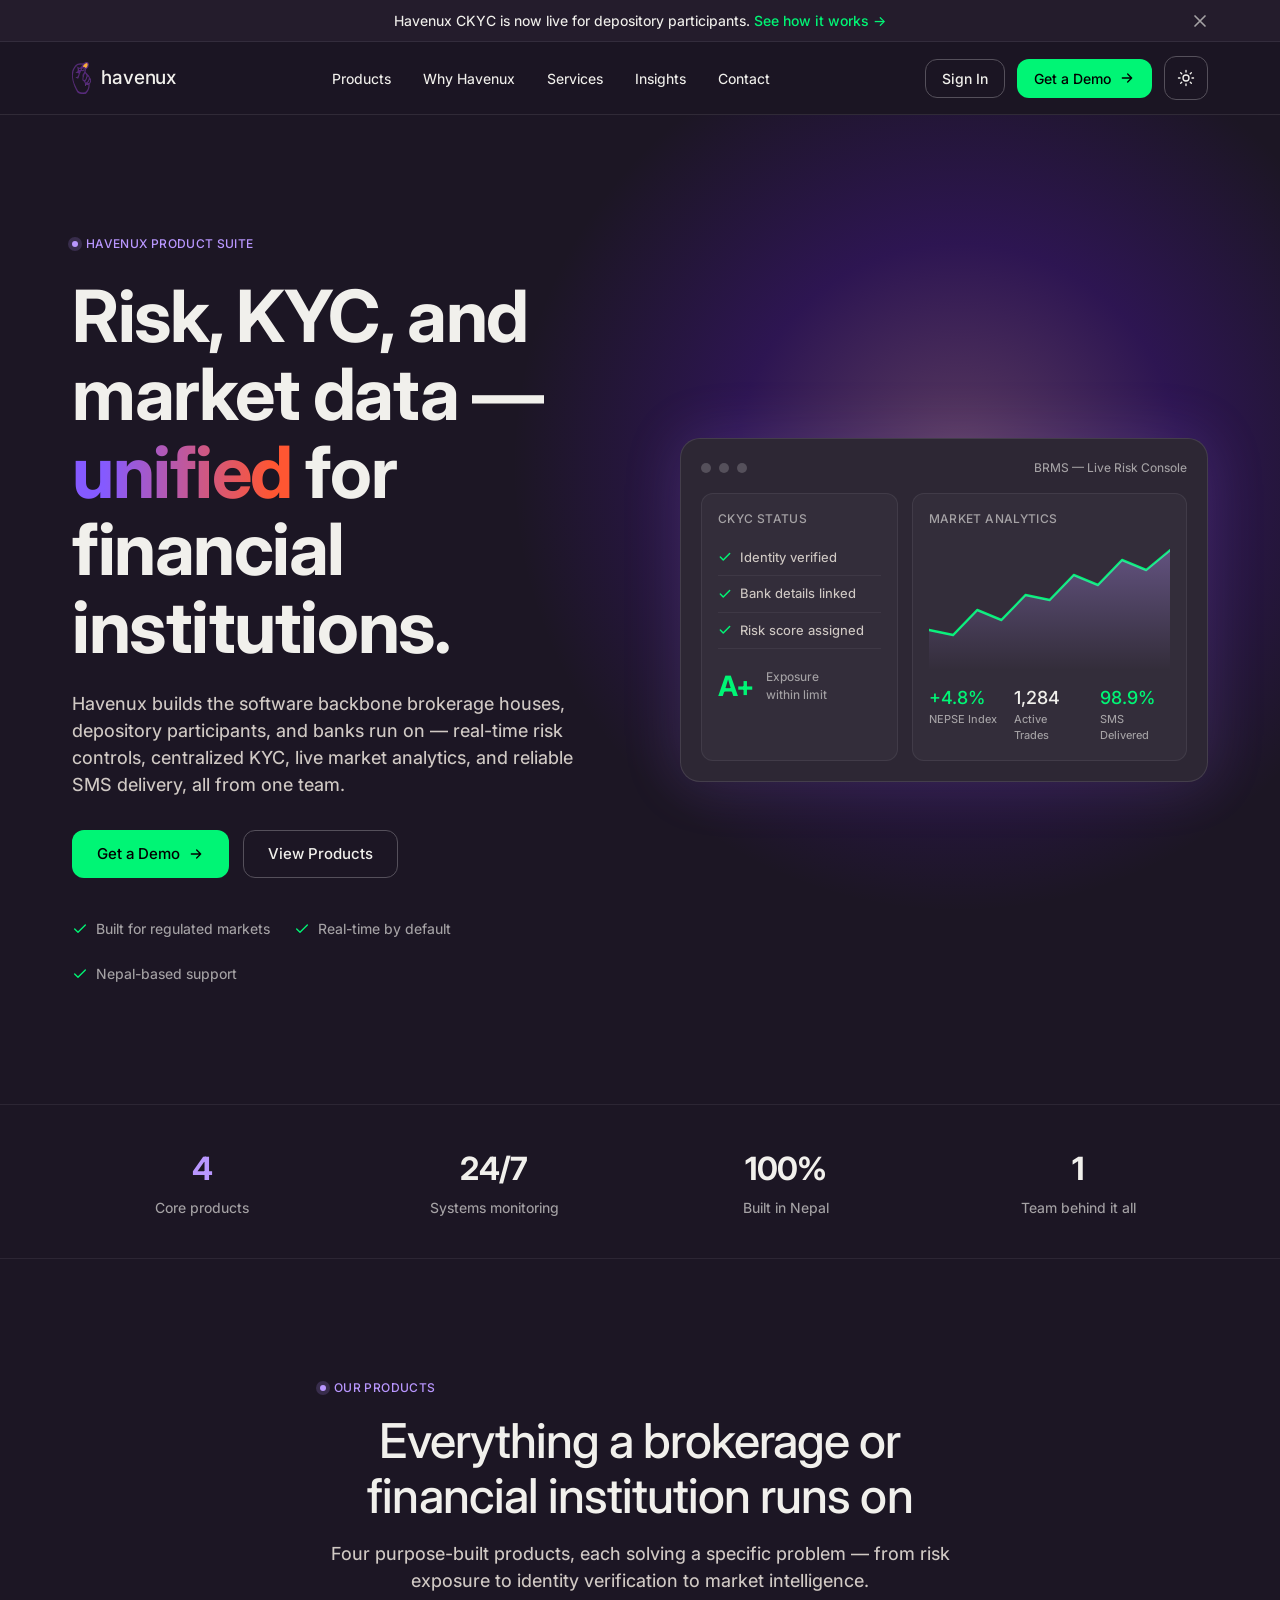
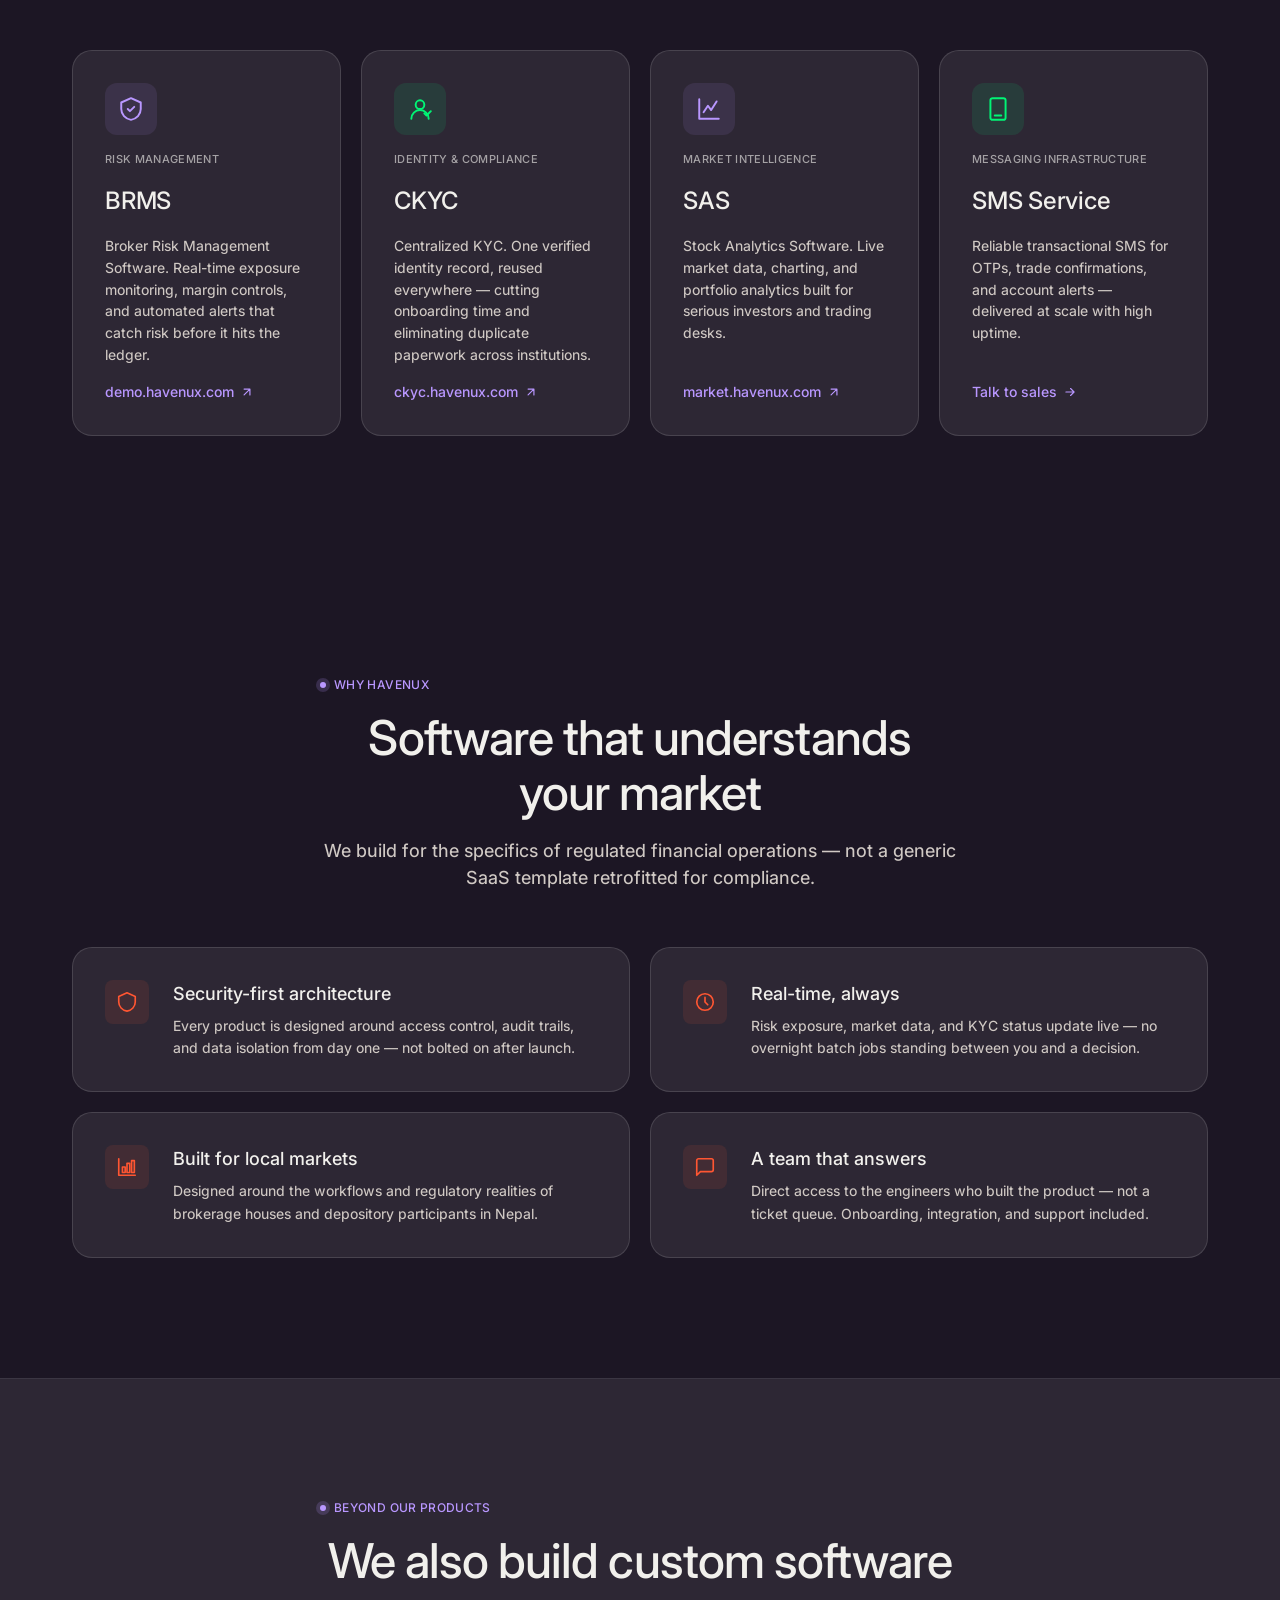
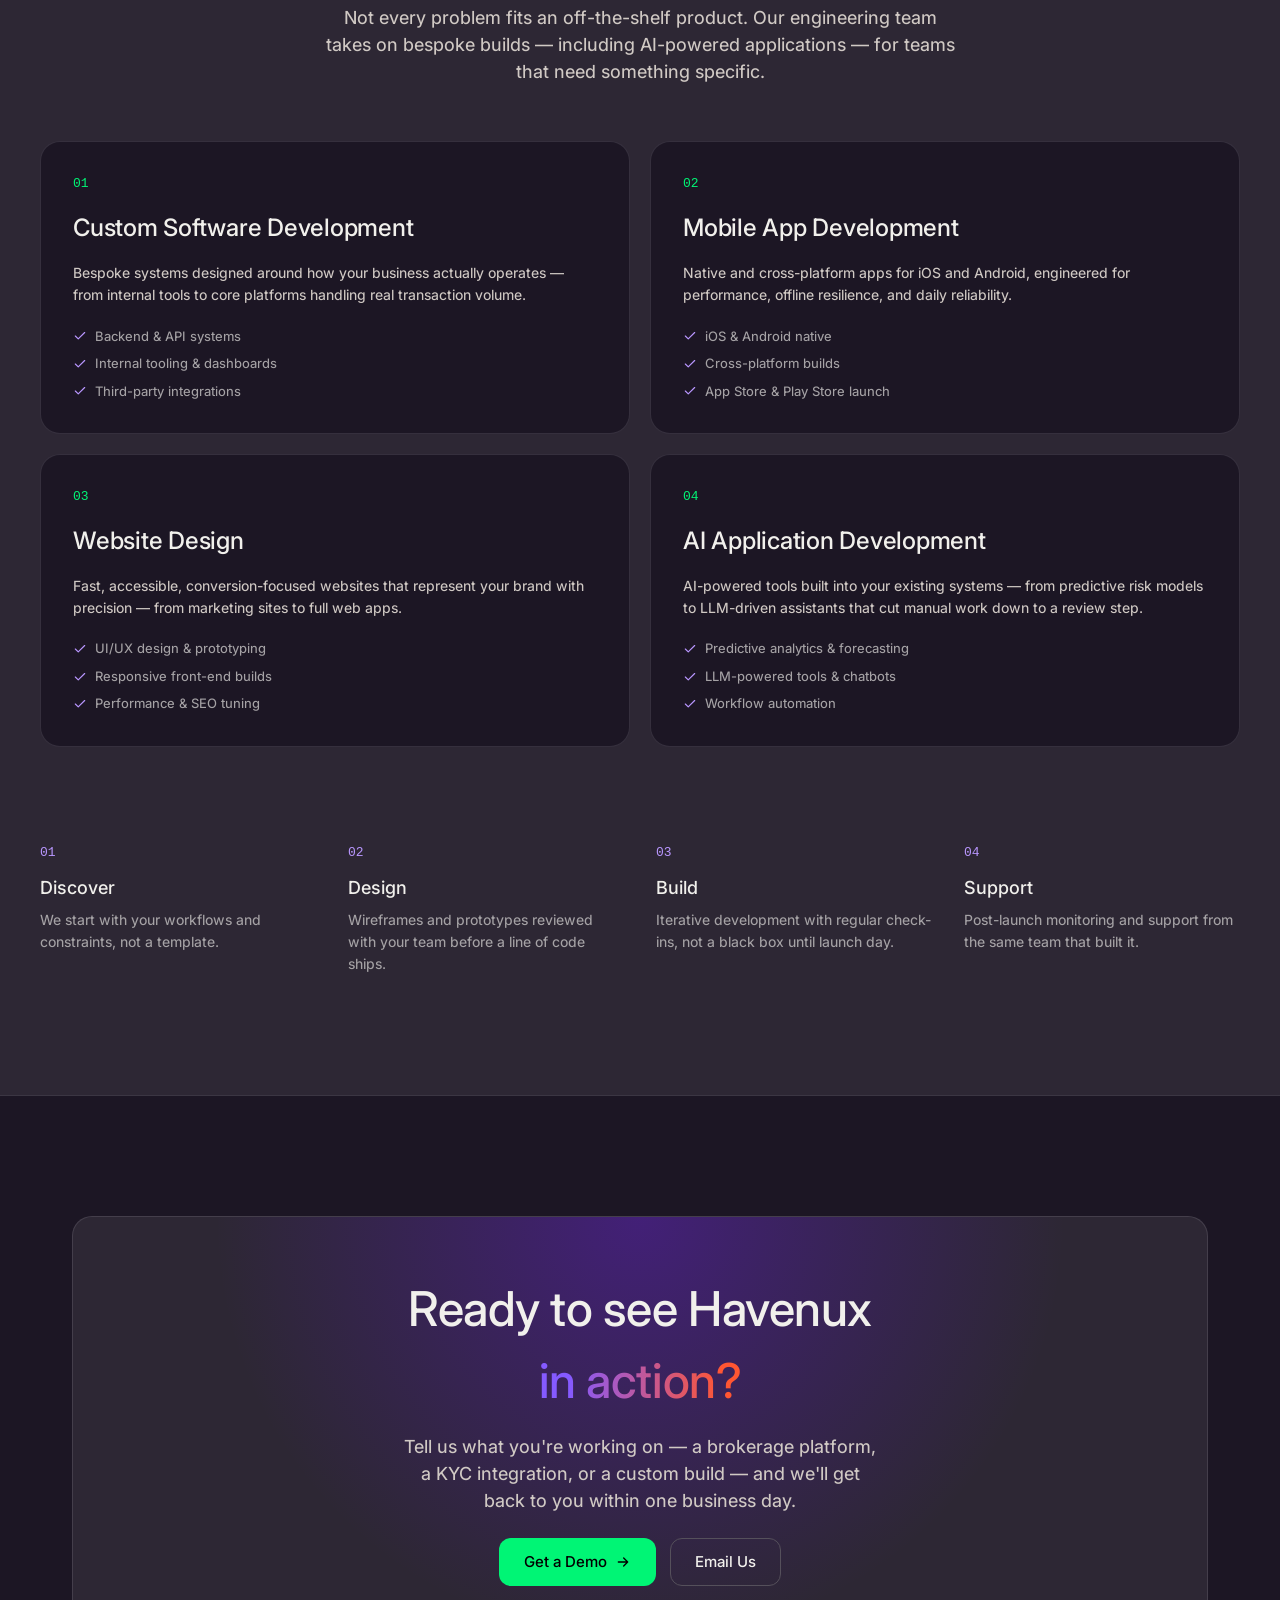
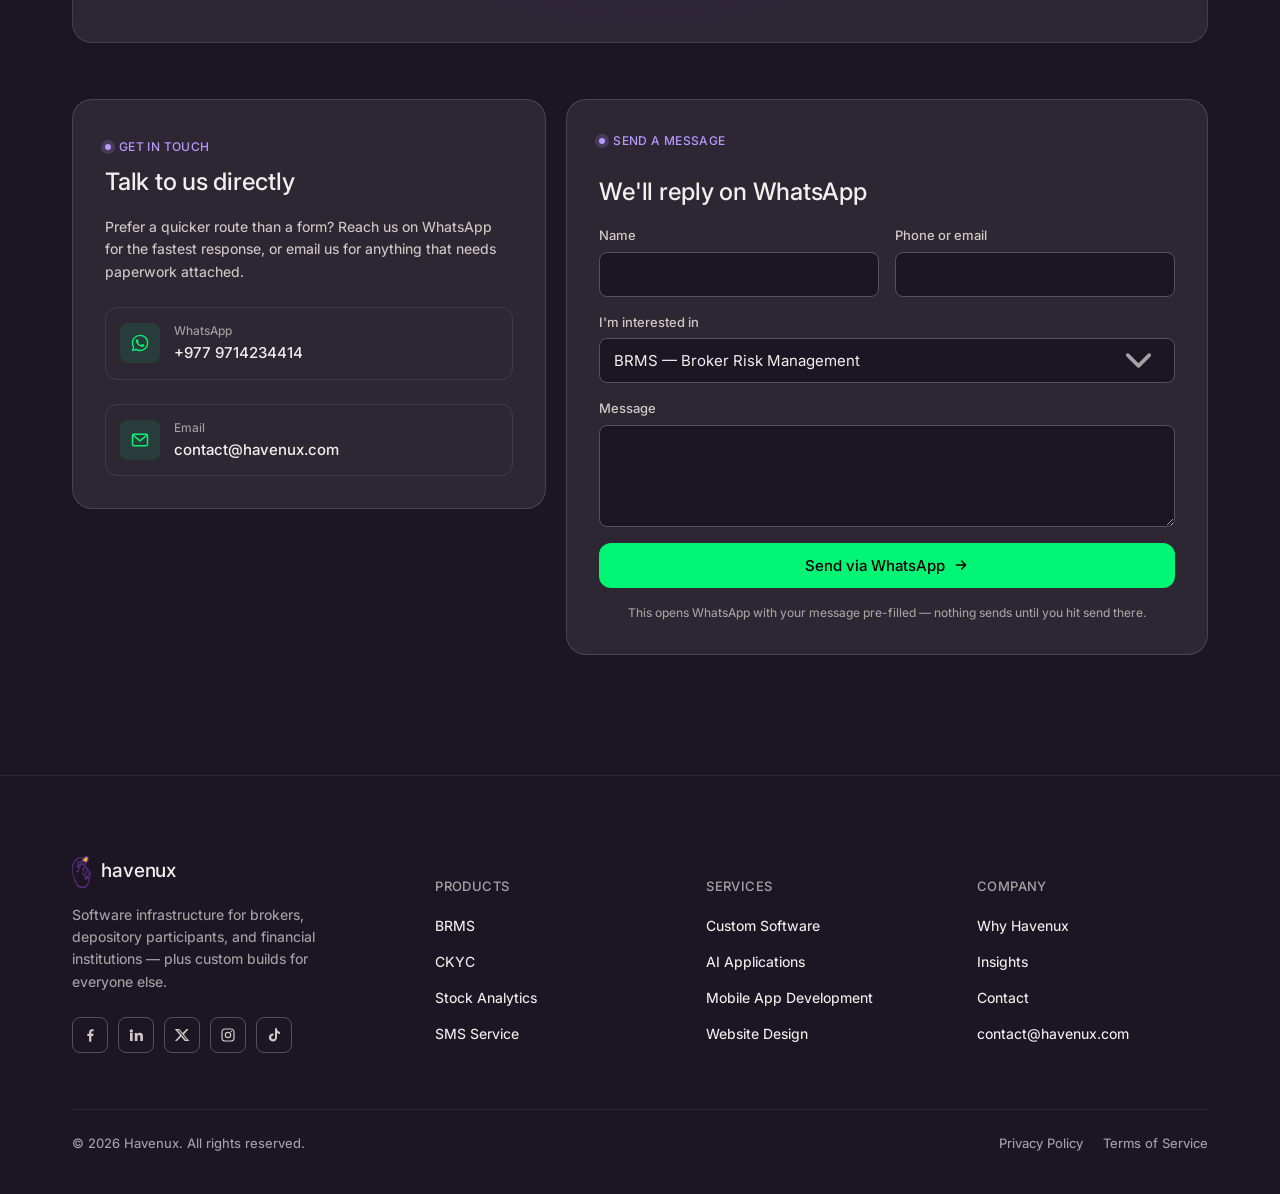
==== commit 6dc358c3: "dark/light theme" ====
--- a/index.html
+++ b/index.html
@@ -3,12 +3,23 @@
 <head>
   <meta charset="UTF-8" />
   <meta name="viewport" content="width=device-width, initial-scale=1.0" />
+  <script>
+    (function () {
+      try {
+        if (localStorage.getItem('havenux-theme') === 'light') {
+          document.documentElement.setAttribute('data-theme', 'light');
+        }
+      } catch (e) {}
+    })();
+  </script>
   <title>Havenux — Broker Risk Management, KYC & Stock Market Software in Nepal</title>
   <meta name="description" content="Havenux builds Broker Risk Management Software (BRMS), Centralized KYC (CKYC), Stock Analytics Software, and SMS infrastructure for brokers and financial institutions in Nepal — plus custom software, AI applications, mobile apps, and website design." />
   <meta name="robots" content="index, follow" />
   <meta name="theme-color" content="#1c1624" />
   <link rel="canonical" href="https://havenux.com/" />
-  <link rel="icon" href="data:image/svg+xml,<svg xmlns=%22http://www.w3.org/2000/svg%22 viewBox=%220 0 24 24%22><path fill=%22%23b997ff%22 d=%22M12 2 2 7l10 5 10-5-10-5Zm0 8-8-4v9l8 4 8-4V6l-8 4Z%22/></svg>" />
+  <link rel="icon" type="image/png" sizes="32x32" href="assets/favicon-32.png" />
+  <link rel="icon" type="image/png" sizes="128x128" href="assets/favicon.png" />
+  <link rel="apple-touch-icon" href="assets/apple-touch-icon.png" />
 
   <!-- Open Graph -->
   <meta property="og:type" content="website" />
@@ -82,11 +93,7 @@
   <header class="site-header">
     <div class="container">
       <a href="#main" class="logo" aria-label="Havenux home">
-        <svg class="logo-mark" viewBox="0 0 32 32" fill="none" xmlns="http://www.w3.org/2000/svg">
-          <path d="M16 2 3 9v14l13 7 13-7V9L16 2Z" stroke="#b997ff" stroke-width="1.6" stroke-linejoin="round" />
-          <path d="M16 2v27M3 9l13 7 13-7" stroke="#b997ff" stroke-width="1.6" stroke-linejoin="round" />
-          <circle cx="16" cy="16" r="3" fill="#00f575" />
-        </svg>
+        <img class="logo-mark" src="assets/havenux-mark.png" alt="" width="297" height="490" />
         havenux
       </a>
 
@@ -98,17 +105,24 @@
         <a href="#contact">Contact</a>
       </nav>
 
-      <div class="header-cta">
-        <a href="#contact" class="btn btn-ghost btn-sm">Sign In</a>
-        <a href="#contact" class="btn btn-primary btn-sm">
-          Get a Demo
-          <svg viewBox="0 0 24 24" fill="none" stroke="currentColor" stroke-width="2" stroke-linecap="round" stroke-linejoin="round"><path d="M5 12h14M13 6l6 6-6 6" /></svg>
-        </a>
-      </div>
-
-      <button class="nav-toggle" id="navToggle" aria-label="Open menu" aria-expanded="false" aria-controls="mobileNav">
-        <svg viewBox="0 0 24 24" fill="none" stroke="currentColor" stroke-width="2" stroke-linecap="round"><path d="M3 6h18M3 12h18M3 18h18" /></svg>
-      </button>
+      <div class="header-actions">
+        <div class="header-cta">
+          <a href="#contact" class="btn btn-ghost btn-sm">Sign In</a>
+          <a href="#contact" class="btn btn-primary btn-sm">
+            Get a Demo
+            <svg viewBox="0 0 24 24" fill="none" stroke="currentColor" stroke-width="2" stroke-linecap="round" stroke-linejoin="round"><path d="M5 12h14M13 6l6 6-6 6" /></svg>
+          </a>
+        </div>
+
+        <button class="theme-toggle" id="themeToggle" aria-label="Switch to light mode" aria-pressed="false">
+          <svg class="icon-sun" viewBox="0 0 24 24" fill="none" stroke="currentColor" stroke-width="1.8" stroke-linecap="round" stroke-linejoin="round"><circle cx="12" cy="12" r="4" /><path d="M12 2v2M12 20v2M4.9 4.9l1.4 1.4M17.7 17.7l1.4 1.4M2 12h2M20 12h2M4.9 19.1l1.4-1.4M17.7 6.3l1.4-1.4" /></svg>
+          <svg class="icon-moon" viewBox="0 0 24 24" fill="none" stroke="currentColor" stroke-width="1.8" stroke-linecap="round" stroke-linejoin="round"><path d="M21 12.8A9 9 0 1 1 11.2 3a7 7 0 0 0 9.8 9.8Z" /></svg>
+        </button>
+
+        <button class="nav-toggle" id="navToggle" aria-label="Open menu" aria-expanded="false" aria-controls="mobileNav">
+          <svg viewBox="0 0 24 24" fill="none" stroke="currentColor" stroke-width="2" stroke-linecap="round"><path d="M3 6h18M3 12h18M3 18h18" /></svg>
+        </button>
+      </div>
     </div>
   </header>
 
@@ -116,11 +130,7 @@
   <div class="mobile-nav" id="mobileNav">
     <div class="mobile-nav-header">
       <a href="#main" class="logo">
-        <svg class="logo-mark" viewBox="0 0 32 32" fill="none" xmlns="http://www.w3.org/2000/svg">
-          <path d="M16 2 3 9v14l13 7 13-7V9L16 2Z" stroke="#b997ff" stroke-width="1.6" stroke-linejoin="round" />
-          <path d="M16 2v27M3 9l13 7 13-7" stroke="#b997ff" stroke-width="1.6" stroke-linejoin="round" />
-          <circle cx="16" cy="16" r="3" fill="#00f575" />
-        </svg>
+        <img class="logo-mark" src="assets/havenux-mark.png" alt="" width="297" height="490" />
         havenux
       </a>
       <button class="nav-toggle" id="navClose" aria-label="Close menu">
@@ -580,16 +590,12 @@
       <div class="footer-top">
         <div class="footer-brand">
           <a href="#main" class="logo">
-            <svg class="logo-mark" viewBox="0 0 32 32" fill="none" xmlns="http://www.w3.org/2000/svg">
-              <path d="M16 2 3 9v14l13 7 13-7V9L16 2Z" stroke="#b997ff" stroke-width="1.6" stroke-linejoin="round" />
-              <path d="M16 2v27M3 9l13 7 13-7" stroke="#b997ff" stroke-width="1.6" stroke-linejoin="round" />
-              <circle cx="16" cy="16" r="3" fill="#00f575" />
-            </svg>
+            <img class="logo-mark" src="assets/havenux-mark.png" alt="" width="297" height="490" />
             havenux
           </a>
           <p>Software infrastructure for brokers, depository participants, and financial institutions — plus custom builds for everyone else.</p>
           <div class="footer-social">
-            <a href="#" aria-label="Havenux on Facebook">
+            <a href="https://www.facebook.com/share/1PyZX1F4om/" target="_blank" rel="noopener" aria-label="Havenux on Facebook">
               <svg viewBox="0 0 24 24" fill="currentColor"><path d="M14 22v-8.5h2.85l.43-3.31H14V8.06c0-.96.27-1.61 1.64-1.61h1.75V3.5A23.4 23.4 0 0 0 14.9 3.4c-2.5 0-4.22 1.53-4.22 4.33v2.46H8v3.31h2.68V22H14Z"/></svg>
             </a>
             <a href="#" aria-label="Havenux on LinkedIn">
@@ -598,10 +604,10 @@
             <a href="#" aria-label="Havenux on X">
               <svg viewBox="0 0 24 24" fill="currentColor"><path d="M18.9 3H22l-7.2 8.2L23 21h-6.9l-5.4-6.6L4.5 21H1.4l7.7-8.8L1 3h7l4.9 6 6-6Zm-1.2 16.2h1.7L7.4 4.7H5.6l12.1 14.5Z"/></svg>
             </a>
-            <a href="#" aria-label="Havenux on Instagram">
+            <a href="https://www.instagram.com/have.nux" target="_blank" rel="noopener" aria-label="Havenux on Instagram">
               <svg viewBox="0 0 24 24" fill="none" stroke="currentColor" stroke-width="1.8"><rect x="3" y="3" width="18" height="18" rx="5" /><circle cx="12" cy="12" r="4" /><circle cx="17.2" cy="6.8" r="1.1" fill="currentColor" stroke="none" /></svg>
             </a>
-            <a href="#" aria-label="Havenux on TikTok">
+            <a href="https://www.tiktok.com/@havenux8" target="_blank" rel="noopener" aria-label="Havenux on TikTok">
               <svg viewBox="0 0 24 24" fill="currentColor"><path d="M16.5 2h-3v13.6a2.9 2.9 0 1 1-2.1-2.79V9.68a6.1 6.1 0 1 0 5.1 6.02V8.9a7.6 7.6 0 0 0 4.5 1.46V7.35A4.6 4.6 0 0 1 16.5 2Z"/></svg>
             </a>
           </div>
--- a/styles.css
+++ b/styles.css
@@ -58,6 +58,41 @@
   /* Layout */
   --page-max-width: 1200px;
   --header-height: 72px;
+
+  /* Semantic surface/text tokens — theme-switchable.
+     Dark is the default brand theme; [data-theme="light"] below overrides these. */
+  --surface-0: var(--color-midnight-plum);
+  --surface-1: var(--color-shadow-plum);
+  --surface-2: var(--color-elevated-panel);
+  --text-primary: var(--color-bone-white);
+  --text-secondary: var(--color-ash-veil);
+  --text-tertiary: var(--color-mid-ash);
+  --border-strong: var(--color-iron-edge);
+  --border-rgb: 229, 231, 235;
+  --fg-rgb: 241, 240, 236;
+  --surface-0-rgb: 28, 22, 36;
+  --surface-banner: #241c2c;
+  --text-signal-green: var(--color-signal-green);
+}
+
+/* ==========================================================================
+   Light theme override
+   ========================================================================== */
+
+:root[data-theme="light"] {
+  --surface-0: #f7f5f2;
+  --surface-1: #ffffff;
+  --surface-2: #ffffff;
+  --text-primary: #1c1624;
+  --text-secondary: #4a4350;
+  --text-tertiary: #756f79;
+  --border-strong: #c9c2ce;
+  --border-rgb: 28, 22, 36;
+  --fg-rgb: 28, 22, 36;
+  --surface-0-rgb: 247, 245, 242;
+  --surface-banner: #efeaf4;
+  --color-lavender-spark: #7c3aed;
+  --text-signal-green: #0a7a3f;
 }
 
 /* ==========================================================================
@@ -90,8 +125,8 @@
 
 body {
   margin: 0;
-  background: var(--color-midnight-plum);
-  color: var(--color-bone-white);
+  background: var(--surface-0);
+  color: var(--text-primary);
   font-family: var(--font-sans);
   font-size: var(--text-body);
   font-weight: var(--w-450);
@@ -212,11 +247,11 @@
   font-weight: var(--w-medium);
   line-height: 1.15;
   letter-spacing: -0.01em;
-  color: var(--color-bone-white);
+  color: var(--text-primary);
 }
 
 .section-heading p {
-  color: var(--color-ash-veil);
+  color: var(--text-secondary);
   font-size: var(--text-subheading);
   line-height: 1.5;
 }
@@ -293,13 +328,13 @@
 
 .btn-ghost {
   background: transparent;
-  color: var(--color-bone-white);
-  border-color: rgba(85, 80, 91, 0.6);
+  color: var(--text-primary);
+  border-color: var(--border-strong);
 }
 
 .btn-ghost:hover {
-  border-color: rgba(229, 231, 235, 0.5);
-  background: rgba(241, 240, 236, 0.04);
+  border-color: rgba(var(--border-rgb), 0.5);
+  background: rgba(var(--fg-rgb), 0.04);
 }
 
 .btn-block {
@@ -318,7 +353,7 @@
   gap: 6px;
   font-size: 14px;
   font-weight: var(--w-medium);
-  color: var(--color-bone-white);
+  color: var(--text-primary);
   border-bottom: 1px solid transparent;
   transition: border-color 0.15s ease, color 0.15s ease;
 }
@@ -346,8 +381,8 @@
    ========================================================================== */
 
 .top-banner {
-  background: #241c2c;
-  border-bottom: 1px solid rgba(229, 231, 235, 0.08);
+  background: var(--surface-banner);
+  border-bottom: 1px solid rgba(var(--border-rgb), 0.08);
   padding: 10px 0;
 }
 
@@ -362,11 +397,11 @@
 
 .top-banner p {
   font-size: var(--text-body-sm);
-  color: var(--color-bone-white);
+  color: var(--text-primary);
 }
 
 .top-banner a {
-  color: var(--color-signal-green);
+  color: var(--text-signal-green);
   font-weight: var(--w-medium);
 }
 
@@ -381,7 +416,7 @@
   transform: translateY(-50%);
   background: none;
   border: none;
-  color: var(--color-mid-ash);
+  color: var(--text-tertiary);
   width: 32px;
   height: 32px;
   display: flex;
@@ -391,8 +426,8 @@
 }
 
 .banner-close:hover {
-  color: var(--color-bone-white);
-  background: rgba(241, 240, 236, 0.06);
+  color: var(--text-primary);
+  background: rgba(var(--fg-rgb), 0.06);
 }
 
 .top-banner.is-hidden {
@@ -407,10 +442,10 @@
   position: sticky;
   top: 0;
   z-index: 100;
-  background: rgba(28, 22, 36, 0.8);
+  background: rgba(var(--surface-0-rgb), 0.8);
   backdrop-filter: blur(12px);
   -webkit-backdrop-filter: blur(12px);
-  border-bottom: 1px solid rgba(229, 231, 235, 0.1);
+  border-bottom: 1px solid rgba(var(--border-rgb), 0.1);
 }
 
 .site-header .container {
@@ -427,13 +462,13 @@
   gap: 10px;
   font-size: 19px;
   font-weight: var(--w-medium);
-  color: var(--color-bone-white);
+  color: var(--text-primary);
   letter-spacing: -0.01em;
 }
 
 .logo-mark {
-  width: 30px;
-  height: 30px;
+  height: 32px;
+  width: auto;
   flex-shrink: 0;
 }
 
@@ -446,7 +481,7 @@
 .nav-links a {
   font-size: 14px;
   font-weight: var(--w-450);
-  color: var(--color-bone-white);
+  color: var(--text-primary);
   position: relative;
   padding: 4px 0;
 }
@@ -455,22 +490,55 @@
   color: var(--color-lavender-spark);
 }
 
+.header-actions {
+  display: flex;
+  align-items: center;
+  gap: 12px;
+}
+
 .header-cta {
   display: none;
   align-items: center;
   gap: 12px;
 }
 
-.nav-toggle {
+.nav-toggle,
+.theme-toggle {
   display: inline-flex;
   align-items: center;
   justify-content: center;
   width: 44px;
   height: 44px;
   background: none;
-  border: 1px solid rgba(85, 80, 91, 0.6);
+  border: 1px solid var(--border-strong);
   border-radius: var(--radius-md);
-  color: var(--color-bone-white);
+  color: var(--text-primary);
+  flex-shrink: 0;
+  transition: border-color 0.15s ease, background-color 0.15s ease;
+}
+
+.theme-toggle:hover,
+.nav-toggle:hover {
+  border-color: rgba(var(--border-rgb), 0.5);
+  background: rgba(var(--fg-rgb), 0.05);
+}
+
+.theme-toggle svg {
+  width: 18px;
+  height: 18px;
+}
+
+.theme-toggle .icon-sun,
+.theme-toggle .icon-moon {
+  display: none;
+}
+
+:root:not([data-theme="light"]) .theme-toggle .icon-sun {
+  display: block;
+}
+
+:root[data-theme="light"] .theme-toggle .icon-moon {
+  display: block;
 }
 
 @media (min-width: 1024px) {
@@ -490,7 +558,7 @@
   position: fixed;
   inset: 0;
   z-index: 150;
-  background: var(--color-midnight-plum);
+  background: var(--surface-0);
   padding: var(--s-24);
   display: flex;
   flex-direction: column;
@@ -520,7 +588,7 @@
   font-size: 20px;
   font-weight: var(--w-medium);
   padding: 12px 4px;
-  border-bottom: 1px solid rgba(229, 231, 235, 0.08);
+  border-bottom: 1px solid rgba(var(--border-rgb), 0.08);
 }
 
 .mobile-nav-cta {
@@ -603,7 +671,7 @@
   font-weight: var(--w-bold);
   line-height: 1.08;
   letter-spacing: -0.02em;
-  color: var(--color-bone-white);
+  color: var(--text-primary);
 }
 
 @media (min-width: 640px) {
@@ -620,7 +688,7 @@
 
 .hero-content .lede {
   font-size: var(--text-subheading);
-  color: var(--color-ash-veil);
+  color: var(--text-secondary);
   max-width: 520px;
   line-height: 1.5;
 }
@@ -637,7 +705,7 @@
   flex-wrap: wrap;
   gap: 24px;
   margin-top: var(--s-16);
-  color: var(--color-mid-ash);
+  color: var(--text-tertiary);
   font-size: var(--text-body-sm);
 }
 
@@ -650,7 +718,7 @@
 .hero-meta svg {
   width: 16px;
   height: 16px;
-  color: var(--color-signal-green);
+  color: var(--text-signal-green);
   flex-shrink: 0;
 }
 
@@ -660,8 +728,8 @@
 }
 
 .mock-frame {
-  background: var(--color-shadow-plum);
-  border: 1px solid rgba(229, 231, 235, 0.12);
+  background: var(--surface-1);
+  border: 1px solid rgba(var(--border-rgb), 0.12);
   border-radius: var(--radius-lg);
   padding: 20px;
   box-shadow: 0 0 60px rgba(185, 151, 255, 0.15);
@@ -678,13 +746,13 @@
   width: 10px;
   height: 10px;
   border-radius: 50%;
-  background: var(--color-iron-edge);
+  background: var(--border-strong);
 }
 
 .mock-titlebar span:last-child {
   margin-left: auto;
   font-size: 12px;
-  color: var(--color-mid-ash);
+  color: var(--text-tertiary);
 }
 
 .mock-grid {
@@ -694,8 +762,8 @@
 }
 
 .mock-panel {
-  background: rgba(241, 240, 236, 0.03);
-  border: 1px solid rgba(229, 231, 235, 0.08);
+  background: rgba(var(--fg-rgb), 0.03);
+  border: 1px solid rgba(var(--border-rgb), 0.08);
   border-radius: var(--radius-md);
   padding: 16px;
 }
@@ -703,7 +771,7 @@
 .mock-panel h4 {
   font-size: 12px;
   font-weight: var(--w-medium);
-  color: var(--color-mid-ash);
+  color: var(--text-tertiary);
   letter-spacing: 0.03em;
   text-transform: uppercase;
   margin-bottom: 12px;
@@ -714,9 +782,9 @@
   align-items: center;
   gap: 8px;
   padding: 8px 0;
-  border-bottom: 1px solid rgba(229, 231, 235, 0.06);
+  border-bottom: 1px solid rgba(var(--border-rgb), 0.06);
   font-size: 13px;
-  color: var(--color-ash-veil);
+  color: var(--text-secondary);
 }
 
 .mock-kyc-row:last-child {
@@ -726,7 +794,7 @@
 .mock-kyc-row svg {
   width: 14px;
   height: 14px;
-  color: var(--color-signal-green);
+  color: var(--text-signal-green);
   flex-shrink: 0;
 }
 
@@ -740,13 +808,13 @@
 .mock-risk-value {
   font-size: 28px;
   font-weight: var(--w-bold);
-  color: var(--color-signal-green);
+  color: var(--text-signal-green);
   letter-spacing: -0.02em;
 }
 
 .mock-risk-label {
   font-size: 12px;
-  color: var(--color-mid-ash);
+  color: var(--text-tertiary);
 }
 
 .mock-chart {
@@ -767,16 +835,16 @@
 .mock-stat .value {
   font-size: 18px;
   font-weight: var(--w-medium);
-  color: var(--color-bone-white);
+  color: var(--text-primary);
 }
 
 .mock-stat .label {
   font-size: 11px;
-  color: var(--color-mid-ash);
+  color: var(--text-tertiary);
 }
 
 .mock-stat .value.up {
-  color: var(--color-signal-green);
+  color: var(--text-signal-green);
 }
 
 @media (max-width: 480px) {
@@ -790,8 +858,8 @@
    ========================================================================== */
 
 .trust-strip {
-  border-top: 1px solid rgba(229, 231, 235, 0.08);
-  border-bottom: 1px solid rgba(229, 231, 235, 0.08);
+  border-top: 1px solid rgba(var(--border-rgb), 0.08);
+  border-bottom: 1px solid rgba(var(--border-rgb), 0.08);
   padding: var(--s-40) 0;
 }
 
@@ -811,7 +879,7 @@
 .trust-stat .num {
   font-size: 32px;
   font-weight: var(--w-bold);
-  color: var(--color-bone-white);
+  color: var(--text-primary);
   letter-spacing: -0.02em;
 }
 
@@ -822,7 +890,7 @@
 .trust-stat .label {
   margin-top: 4px;
   font-size: var(--text-body-sm);
-  color: var(--color-mid-ash);
+  color: var(--text-tertiary);
 }
 
 /* ==========================================================================
@@ -849,8 +917,8 @@
 }
 
 .product-card {
-  background: var(--color-shadow-plum);
-  border: 1px solid rgba(229, 231, 235, 0.14);
+  background: var(--surface-1);
+  border: 1px solid rgba(var(--border-rgb), 0.14);
   border-radius: var(--radius-lg);
   padding: var(--s-32);
   display: flex;
@@ -882,7 +950,7 @@
 
 .product-icon.green {
   background: rgba(0, 245, 117, 0.1);
-  color: var(--color-signal-green);
+  color: var(--text-signal-green);
 }
 
 .product-card .tag {
@@ -890,26 +958,26 @@
   font-weight: var(--w-medium);
   letter-spacing: 0.03em;
   text-transform: uppercase;
-  color: var(--color-mid-ash);
+  color: var(--text-tertiary);
 }
 
 .product-card h3 {
   font-size: var(--text-heading-sm);
   font-weight: var(--w-medium);
   letter-spacing: -0.01em;
-  color: var(--color-bone-white);
+  color: var(--text-primary);
 }
 
 .product-card p {
   font-size: var(--text-body-sm);
-  color: var(--color-ash-veil);
+  color: var(--text-secondary);
   line-height: 1.55;
   flex: 1;
 }
 
 .product-card .domain {
   font-size: 12px;
-  color: var(--color-mid-ash);
+  color: var(--text-tertiary);
   font-family: 'SF Mono', 'Courier New', monospace;
 }
 
@@ -931,8 +999,8 @@
 }
 
 .why-card {
-  background: var(--color-shadow-plum);
-  border: 1px solid rgba(229, 231, 235, 0.14);
+  background: var(--surface-1);
+  border: 1px solid rgba(var(--border-rgb), 0.14);
   border-radius: var(--radius-lg);
   padding: var(--s-32);
   display: flex;
@@ -959,13 +1027,13 @@
 .why-card h3 {
   font-size: var(--text-subheading);
   font-weight: var(--w-medium);
-  color: var(--color-bone-white);
+  color: var(--text-primary);
   margin-bottom: 8px;
 }
 
 .why-card p {
   font-size: var(--text-body-sm);
-  color: var(--color-ash-veil);
+  color: var(--text-secondary);
   line-height: 1.6;
 }
 
@@ -974,9 +1042,9 @@
    ========================================================================== */
 
 .services-section {
-  background: var(--color-shadow-plum);
-  border-top: 1px solid rgba(229, 231, 235, 0.08);
-  border-bottom: 1px solid rgba(229, 231, 235, 0.08);
+  background: var(--surface-1);
+  border-top: 1px solid rgba(var(--border-rgb), 0.08);
+  border-bottom: 1px solid rgba(var(--border-rgb), 0.08);
 }
 
 .card-grid.services {
@@ -990,8 +1058,8 @@
 }
 
 .service-card {
-  background: var(--color-midnight-plum);
-  border: 1px solid rgba(229, 231, 235, 0.12);
+  background: var(--surface-0);
+  border: 1px solid rgba(var(--border-rgb), 0.12);
   border-radius: var(--radius-lg);
   padding: var(--s-32);
   display: flex;
@@ -1002,20 +1070,20 @@
 .service-card .index {
   font-size: 13px;
   font-weight: var(--w-medium);
-  color: var(--color-signal-green);
+  color: var(--text-signal-green);
   font-family: 'SF Mono', 'Courier New', monospace;
 }
 
 .service-card h3 {
   font-size: var(--text-heading-sm);
   font-weight: var(--w-medium);
-  color: var(--color-bone-white);
+  color: var(--text-primary);
   letter-spacing: -0.01em;
 }
 
 .service-card p {
   font-size: var(--text-body-sm);
-  color: var(--color-ash-veil);
+  color: var(--text-secondary);
   line-height: 1.6;
   flex: 1;
 }
@@ -1032,7 +1100,7 @@
   align-items: center;
   gap: 8px;
   font-size: 13px;
-  color: var(--color-mid-ash);
+  color: var(--text-tertiary);
 }
 
 .service-card ul li svg {
@@ -1079,13 +1147,13 @@
 .process-step h4 {
   font-size: var(--text-subheading);
   font-weight: var(--w-medium);
-  color: var(--color-bone-white);
+  color: var(--text-primary);
   margin-bottom: 8px;
 }
 
 .process-step p {
   font-size: var(--text-body-sm);
-  color: var(--color-mid-ash);
+  color: var(--text-tertiary);
   line-height: 1.55;
 }
 
@@ -1101,8 +1169,8 @@
   max-width: var(--page-max-width);
   padding: var(--s-56) var(--s-32);
   text-align: center;
-  background: var(--color-shadow-plum);
-  border: 1px solid rgba(229, 231, 235, 0.12);
+  background: var(--surface-1);
+  border: 1px solid rgba(var(--border-rgb), 0.12);
 }
 
 .cta-band::before {
@@ -1136,7 +1204,7 @@
 }
 
 .cta-band p {
-  color: var(--color-ash-veil);
+  color: var(--text-secondary);
   max-width: 480px;
   font-size: var(--text-subheading);
 }
@@ -1172,8 +1240,8 @@
 }
 
 .blog-card {
-  background: var(--color-shadow-plum);
-  border: 1px solid rgba(229, 231, 235, 0.14);
+  background: var(--surface-1);
+  border: 1px solid rgba(var(--border-rgb), 0.14);
   border-radius: var(--radius-lg);
   padding: var(--s-32);
   display: flex;
@@ -1204,12 +1272,12 @@
   font-weight: var(--w-medium);
   line-height: 1.3;
   letter-spacing: -0.01em;
-  color: var(--color-bone-white);
+  color: var(--text-primary);
 }
 
 .blog-card p {
   font-size: var(--text-body-sm);
-  color: var(--color-ash-veil);
+  color: var(--text-secondary);
   line-height: 1.6;
   flex: 1;
 }
@@ -1219,9 +1287,9 @@
   align-items: center;
   gap: 8px;
   font-size: 12px;
-  color: var(--color-mid-ash);
+  color: var(--text-tertiary);
   padding-top: 4px;
-  border-top: 1px solid rgba(229, 231, 235, 0.08);
+  border-top: 1px solid rgba(var(--border-rgb), 0.08);
   margin-top: 4px;
 }
 
@@ -1245,8 +1313,8 @@
 
 .contact-info,
 .contact-form {
-  background: var(--color-shadow-plum);
-  border: 1px solid rgba(229, 231, 235, 0.14);
+  background: var(--surface-1);
+  border: 1px solid rgba(var(--border-rgb), 0.14);
   border-radius: var(--radius-lg);
   padding: var(--s-32);
 }
@@ -1255,14 +1323,14 @@
 .contact-form h3 {
   font-size: var(--text-heading-sm);
   font-weight: var(--w-medium);
-  color: var(--color-bone-white);
+  color: var(--text-primary);
   letter-spacing: -0.01em;
   margin-top: 8px;
 }
 
 .contact-info > p {
   margin-top: var(--s-16);
-  color: var(--color-ash-veil);
+  color: var(--text-secondary);
   font-size: var(--text-body-sm);
   line-height: 1.6;
 }
@@ -1274,7 +1342,7 @@
   margin-top: var(--s-24);
   padding: 14px;
   border-radius: var(--radius-md);
-  border: 1px solid rgba(229, 231, 235, 0.1);
+  border: 1px solid rgba(var(--border-rgb), 0.1);
   transition: border-color 0.15s ease, background-color 0.15s ease;
 }
 
@@ -1289,7 +1357,7 @@
   flex-shrink: 0;
   border-radius: var(--radius-sm);
   background: rgba(0, 245, 117, 0.1);
-  color: var(--color-signal-green);
+  color: var(--text-signal-green);
   display: flex;
   align-items: center;
   justify-content: center;
@@ -1303,14 +1371,14 @@
 .contact-method-label {
   display: block;
   font-size: 12px;
-  color: var(--color-mid-ash);
+  color: var(--text-tertiary);
 }
 
 .contact-method-value {
   display: block;
   font-size: 15px;
   font-weight: var(--w-medium);
-  color: var(--color-bone-white);
+  color: var(--text-primary);
   margin-top: 2px;
 }
 
@@ -1341,19 +1409,19 @@
 .form-field label {
   font-size: 13px;
   font-weight: var(--w-medium);
-  color: var(--color-ash-veil);
+  color: var(--text-secondary);
 }
 
 .form-field input,
 .form-field textarea,
 .form-field select {
-  background: var(--color-midnight-plum);
-  border: 1px solid rgba(85, 80, 91, 0.6);
+  background: var(--surface-0);
+  border: 1px solid var(--border-strong);
   border-radius: var(--radius-sm);
   padding: 12px 14px;
   font-family: var(--font-sans);
   font-size: 15px;
-  color: var(--color-bone-white);
+  color: var(--text-primary);
   min-height: 44px;
   transition: border-color 0.15s ease;
 }
@@ -1381,7 +1449,7 @@
 
 .form-note {
   font-size: 12px;
-  color: var(--color-mid-ash);
+  color: var(--text-tertiary);
   text-align: center;
   line-height: 1.5;
 }
@@ -1391,7 +1459,7 @@
    ========================================================================== */
 
 .site-footer {
-  border-top: 1px solid rgba(229, 231, 235, 0.08);
+  border-top: 1px solid rgba(var(--border-rgb), 0.08);
   padding: var(--s-80) 0 var(--s-40);
 }
 
@@ -1409,7 +1477,7 @@
 
 .footer-brand p {
   margin-top: var(--s-16);
-  color: var(--color-mid-ash);
+  color: var(--text-tertiary);
   font-size: var(--text-body-sm);
   max-width: 280px;
   line-height: 1.6;
@@ -1425,11 +1493,11 @@
   width: 36px;
   height: 36px;
   border-radius: var(--radius-sm);
-  border: 1px solid rgba(85, 80, 91, 0.6);
+  border: 1px solid var(--border-strong);
   display: flex;
   align-items: center;
   justify-content: center;
-  color: var(--color-ash-veil);
+  color: var(--text-secondary);
   transition: border-color 0.15s ease, color 0.15s ease;
 }
 
@@ -1446,7 +1514,7 @@
 .footer-col h5 {
   font-size: 13px;
   font-weight: var(--w-medium);
-  color: var(--color-mid-ash);
+  color: var(--text-tertiary);
   letter-spacing: 0.03em;
   text-transform: uppercase;
   margin-bottom: var(--s-16);
@@ -1460,7 +1528,7 @@
 
 .footer-col a {
   font-size: 14px;
-  color: var(--color-bone-white);
+  color: var(--text-primary);
 }
 
 .footer-col a:hover {
@@ -1470,7 +1538,7 @@
 .footer-bottom {
   margin-top: var(--s-56);
   padding-top: var(--s-24);
-  border-top: 1px solid rgba(229, 231, 235, 0.08);
+  border-top: 1px solid rgba(var(--border-rgb), 0.08);
   display: flex;
   flex-direction: column;
   gap: 16px;
@@ -1488,7 +1556,7 @@
 
 .footer-bottom p {
   font-size: 13px;
-  color: var(--color-mid-ash);
+  color: var(--text-tertiary);
 }
 
 .footer-legal {
@@ -1498,11 +1566,11 @@
 
 .footer-legal a {
   font-size: 13px;
-  color: var(--color-mid-ash);
+  color: var(--text-tertiary);
 }
 
 .footer-legal a:hover {
-  color: var(--color-bone-white);
+  color: var(--text-primary);
 }
 
 /* ==========================================================================
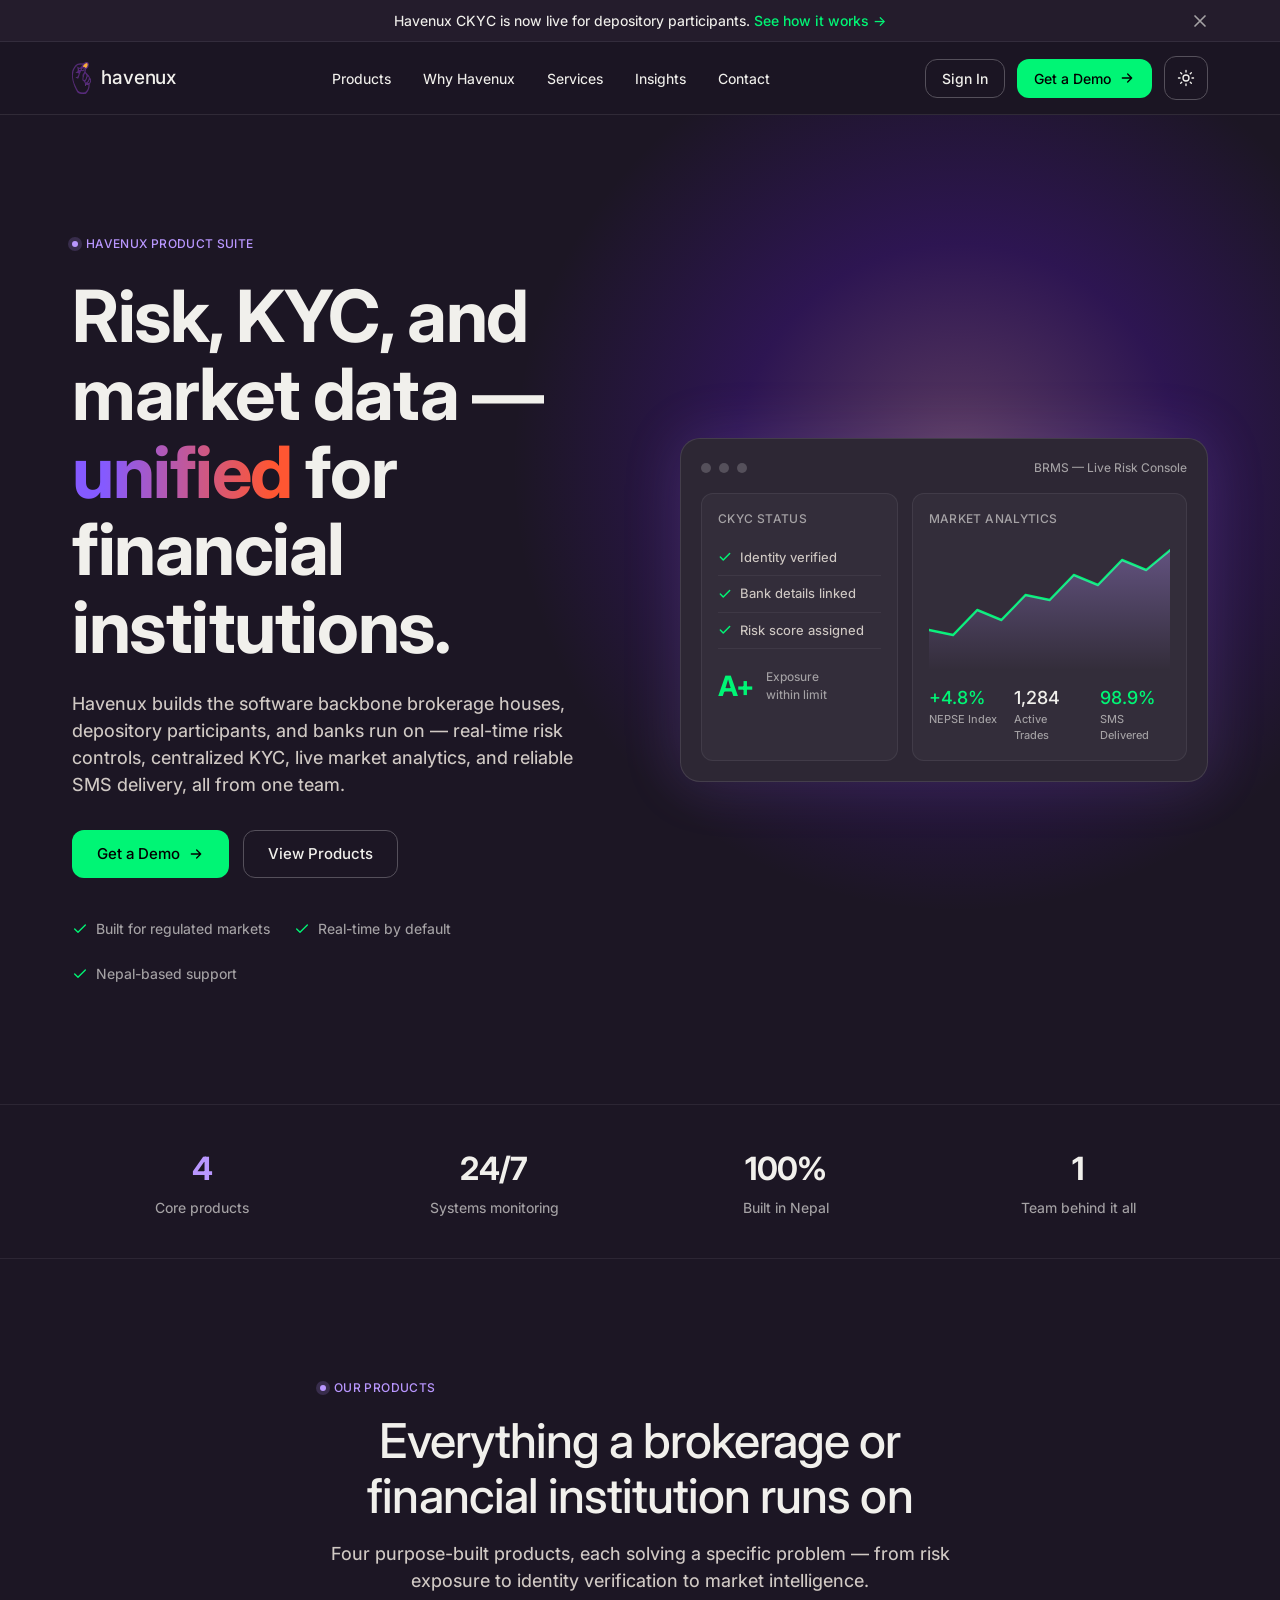
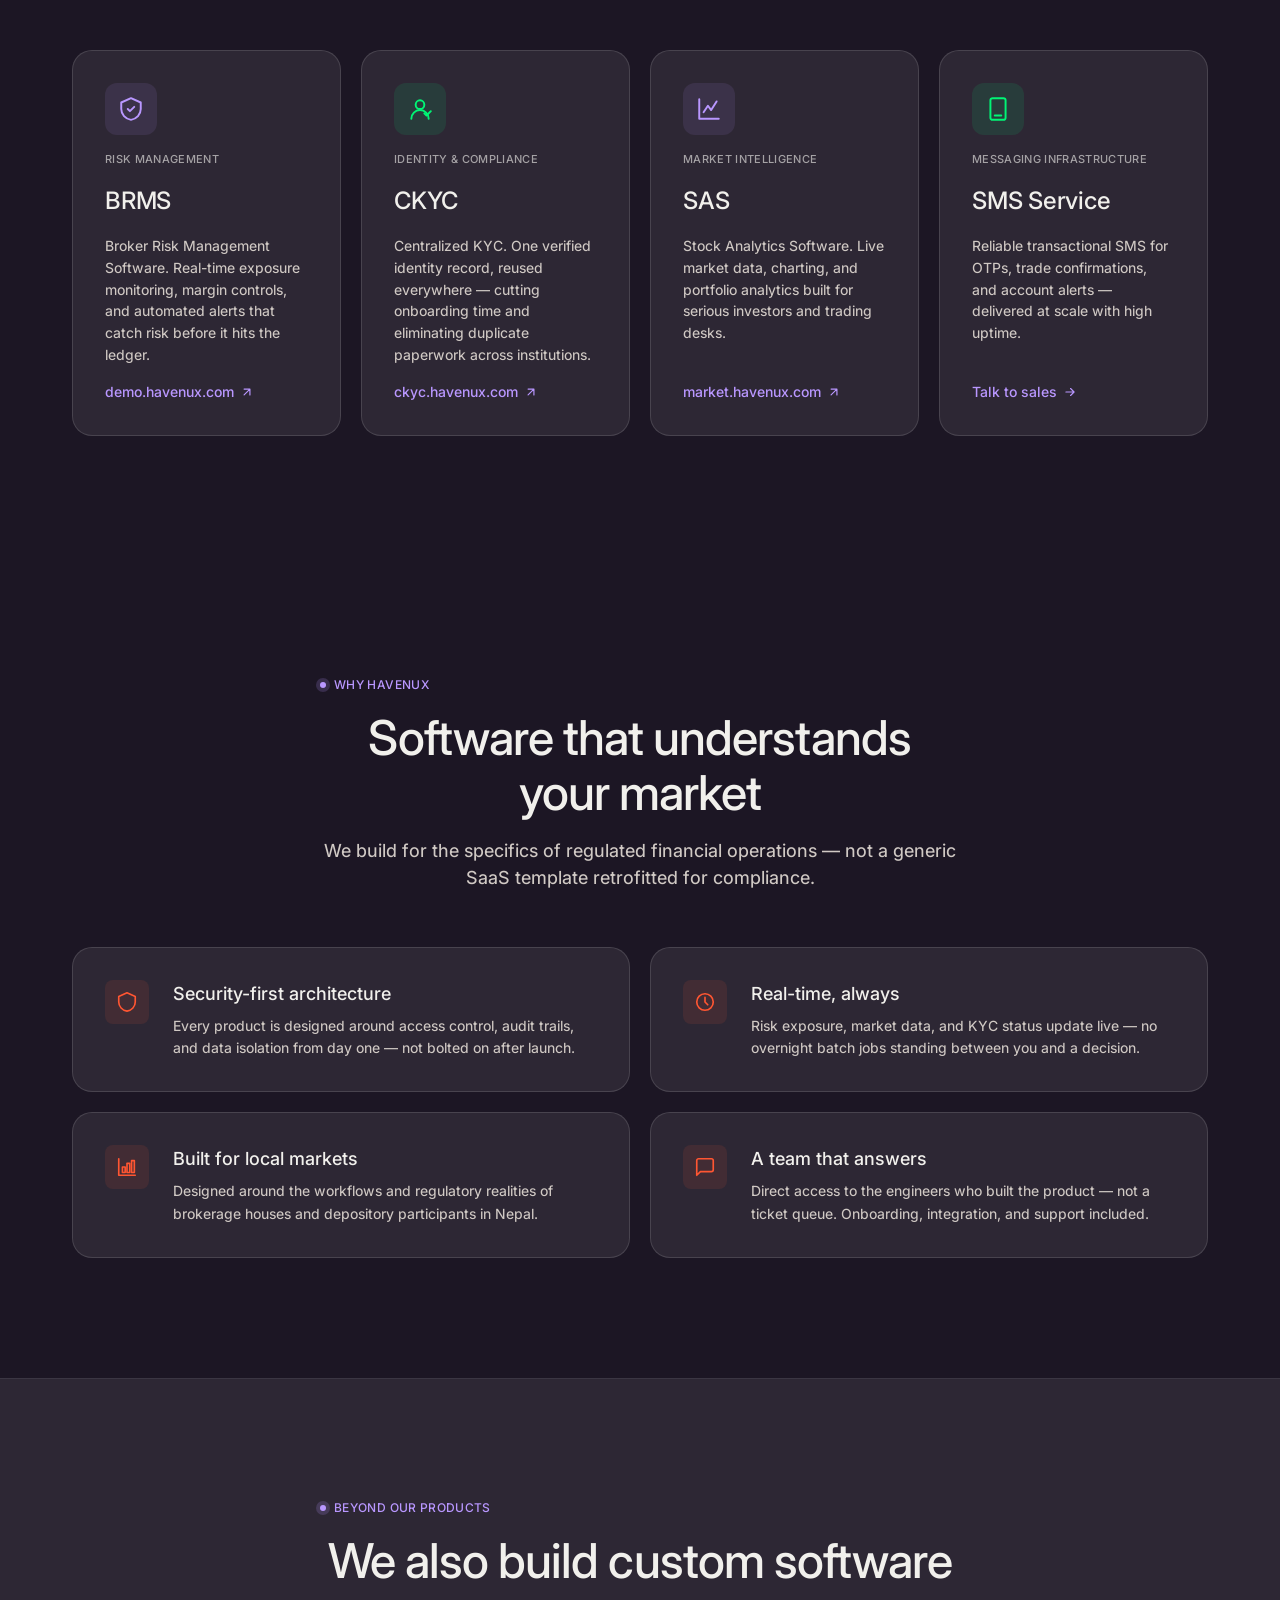
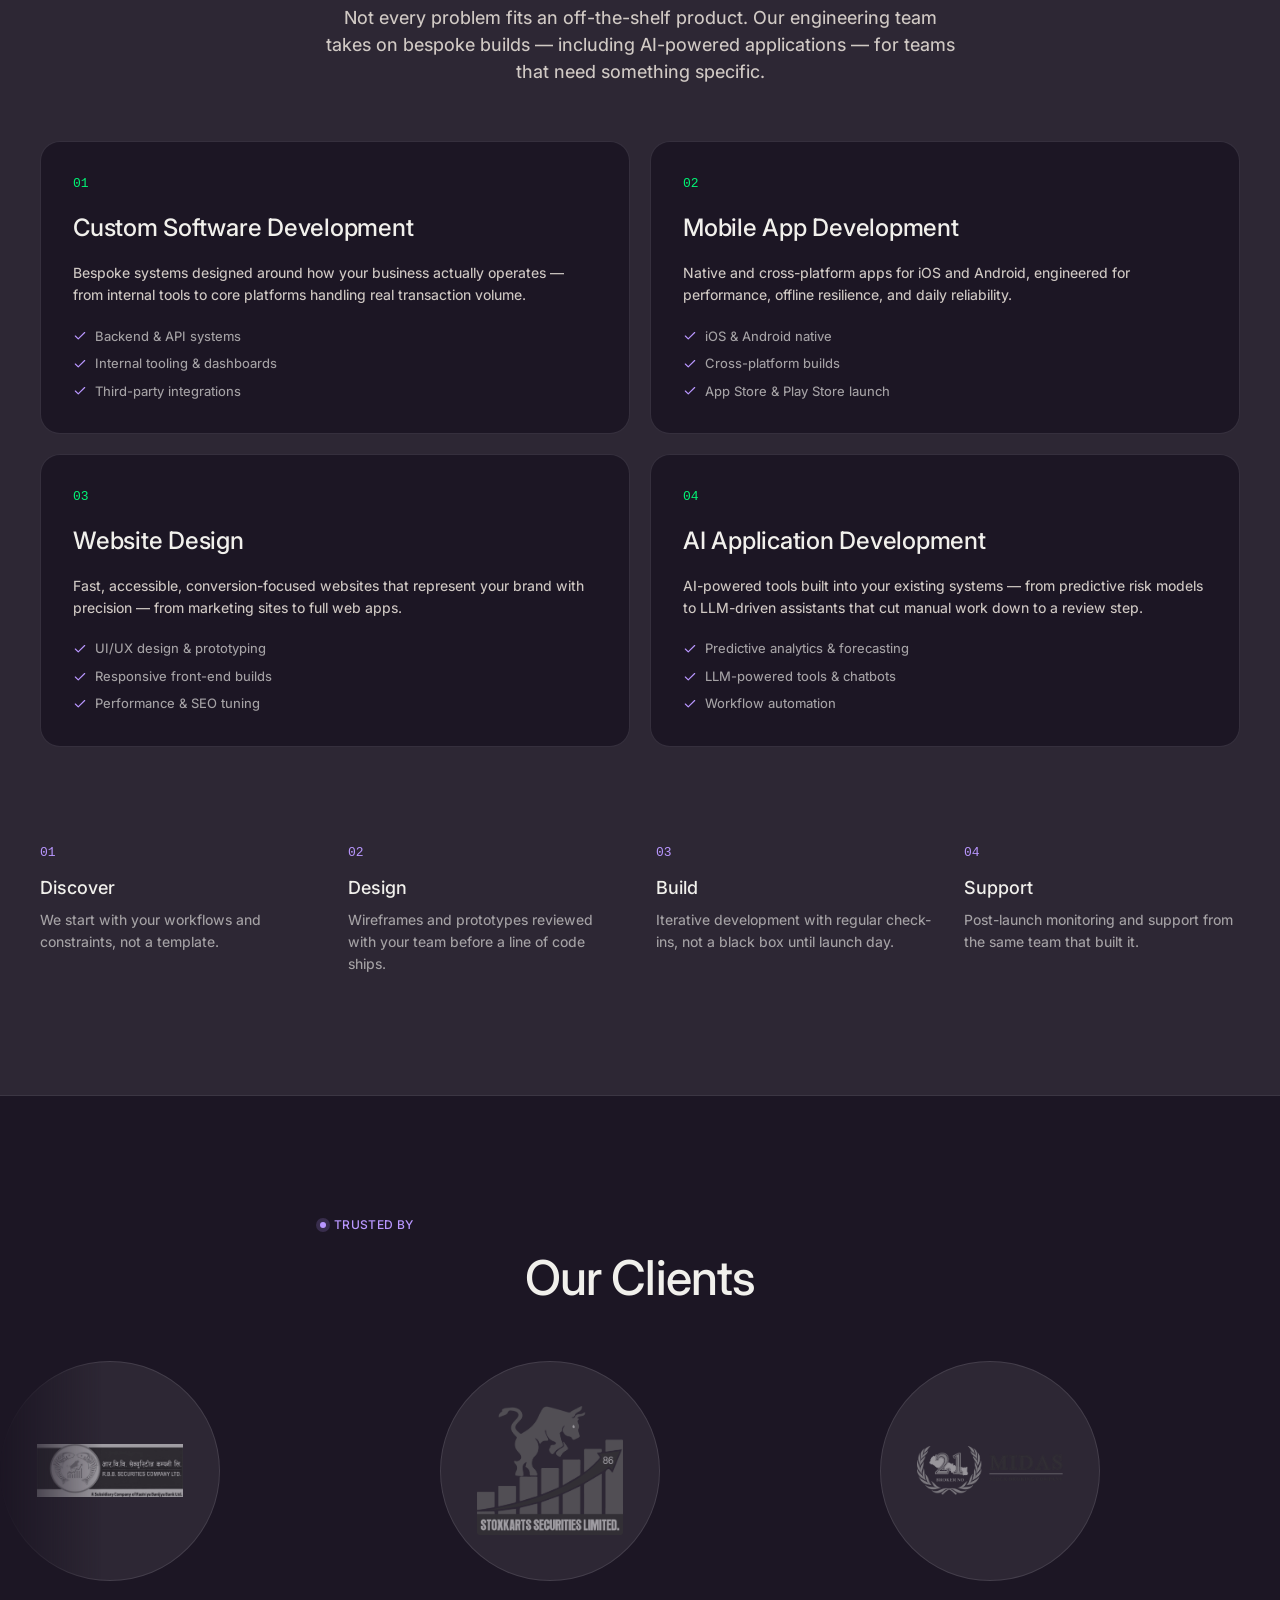
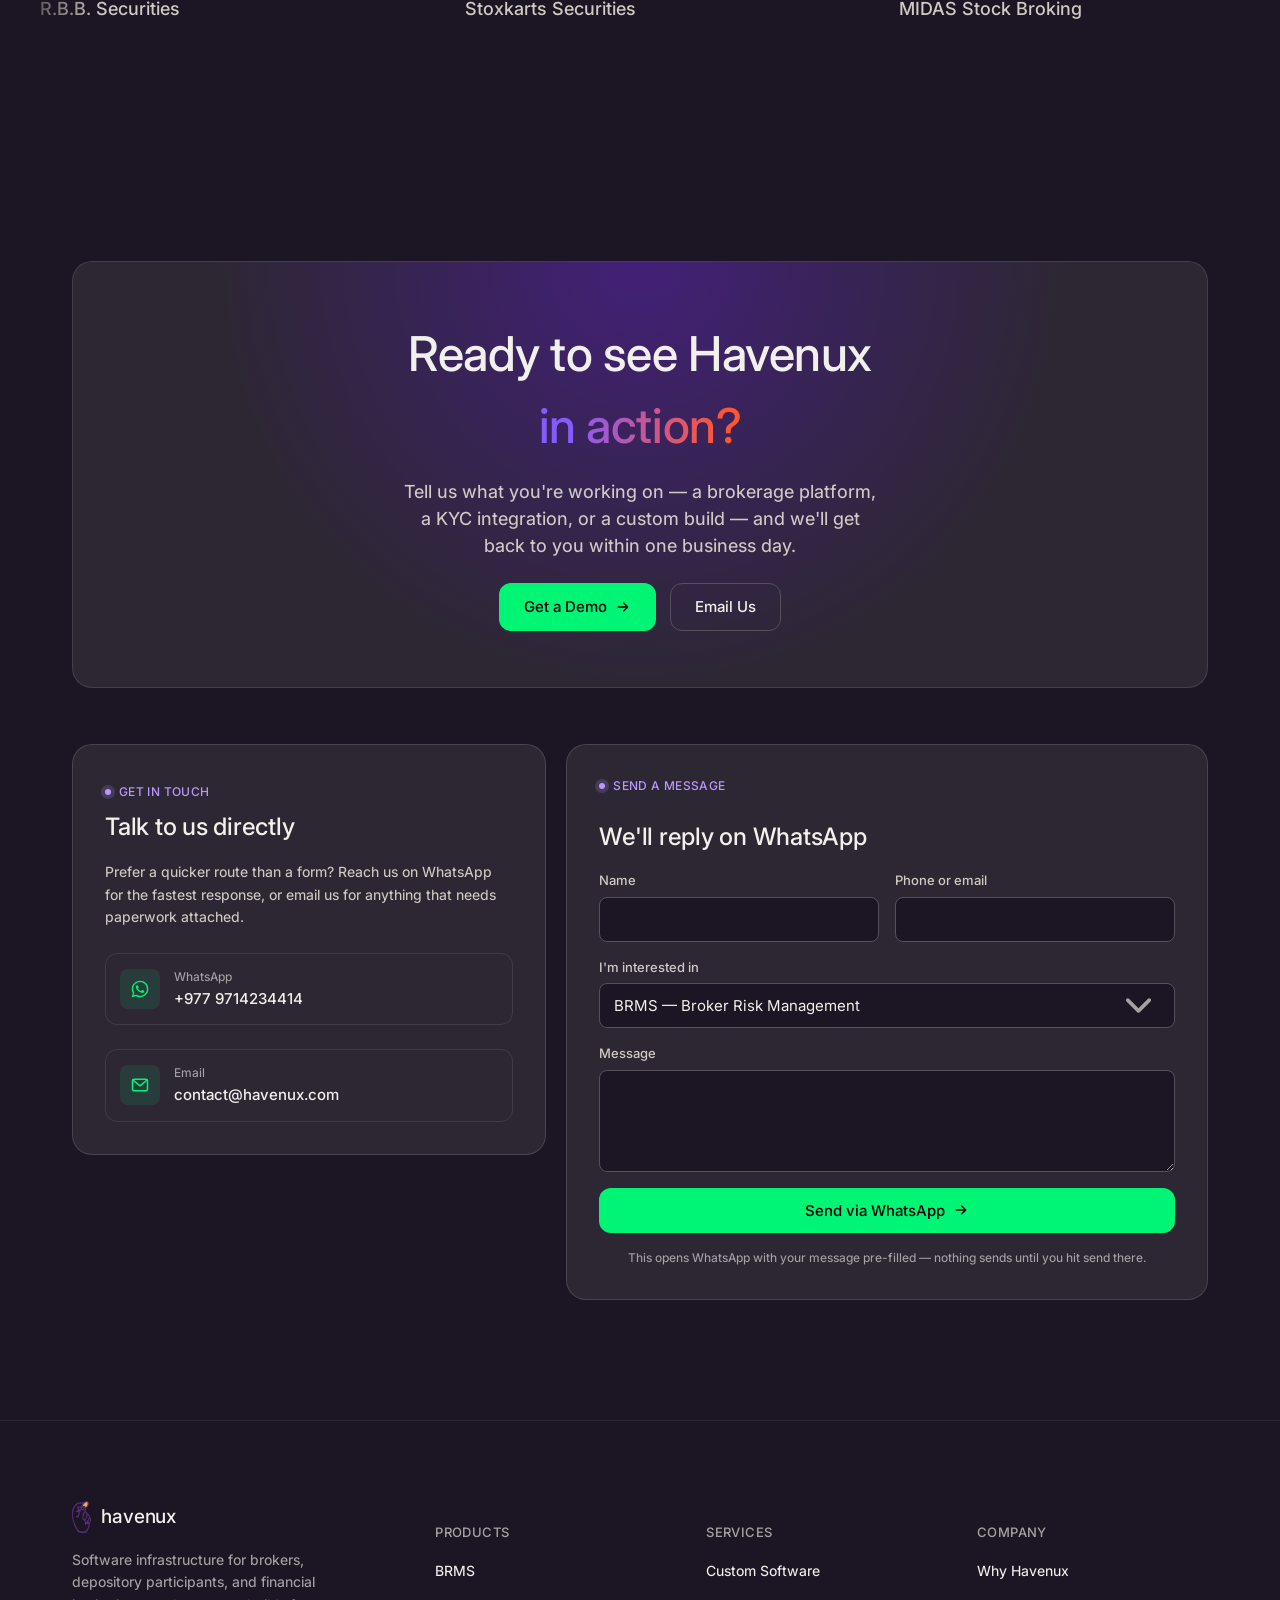
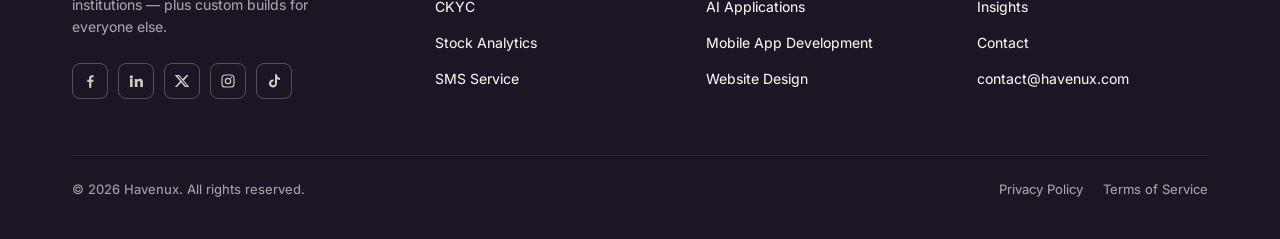
==== commit 44ff32bc: "our clients section" ====
--- a/index.html
+++ b/index.html
@@ -495,6 +495,131 @@
       </div>
     </section>
 
+    <!-- Our Clients -->
+    <section class="section clients-section" id="clients" aria-label="Our clients">
+      <div class="container">
+        <div class="section-heading reveal">
+          <span class="eyebrow">Trusted By</span>
+          <h2>Our Clients</h2>
+        </div>
+      </div>
+
+      <div class="clients-marquee reveal" aria-label="Client logos">
+        <div class="clients-track">
+          <!-- first half (loop point at 50%) -->
+          <a class="client-logo" href="https://www.rbbsecurities.com.np/" target="_blank" rel="noopener noreferrer">
+            <span class="client-logo-circle">
+              <img src="assets/clients/rbb-securities.jpg" alt="" loading="lazy" width="1322" height="485" />
+            </span>
+            <span class="client-name">R.B.B. Securities</span>
+          </a>
+          <a class="client-logo" href="https://stoxkarts.com.np/" target="_blank" rel="noopener noreferrer">
+            <span class="client-logo-circle">
+              <img src="assets/clients/stoxkarts-securities.png" alt="" loading="lazy" width="2862" height="2526" />
+            </span>
+            <span class="client-name">Stoxkarts Securities</span>
+          </a>
+          <a class="client-logo" href="https://midasstock.com.np/" target="_blank" rel="noopener noreferrer">
+            <span class="client-logo-circle">
+              <img src="assets/clients/midas-stock-broking.webp" alt="" loading="lazy" width="353" height="117" />
+            </span>
+            <span class="client-name">MIDAS Stock Broking</span>
+          </a>
+          <a class="client-logo" href="https://www.rbbsecurities.com.np/" target="_blank" rel="noopener noreferrer" aria-hidden="true" tabindex="-1">
+            <span class="client-logo-circle">
+              <img src="assets/clients/rbb-securities.jpg" alt="" loading="lazy" width="1322" height="485" />
+            </span>
+            <span class="client-name">R.B.B. Securities</span>
+          </a>
+          <a class="client-logo" href="https://stoxkarts.com.np/" target="_blank" rel="noopener noreferrer" aria-hidden="true" tabindex="-1">
+            <span class="client-logo-circle">
+              <img src="assets/clients/stoxkarts-securities.png" alt="" loading="lazy" width="2862" height="2526" />
+            </span>
+            <span class="client-name">Stoxkarts Securities</span>
+          </a>
+          <a class="client-logo" href="https://midasstock.com.np/" target="_blank" rel="noopener noreferrer" aria-hidden="true" tabindex="-1">
+            <span class="client-logo-circle">
+              <img src="assets/clients/midas-stock-broking.webp" alt="" loading="lazy" width="353" height="117" />
+            </span>
+            <span class="client-name">MIDAS Stock Broking</span>
+          </a>
+          <a class="client-logo" href="https://www.rbbsecurities.com.np/" target="_blank" rel="noopener noreferrer" aria-hidden="true" tabindex="-1">
+            <span class="client-logo-circle">
+              <img src="assets/clients/rbb-securities.jpg" alt="" loading="lazy" width="1322" height="485" />
+            </span>
+            <span class="client-name">R.B.B. Securities</span>
+          </a>
+          <a class="client-logo" href="https://stoxkarts.com.np/" target="_blank" rel="noopener noreferrer" aria-hidden="true" tabindex="-1">
+            <span class="client-logo-circle">
+              <img src="assets/clients/stoxkarts-securities.png" alt="" loading="lazy" width="2862" height="2526" />
+            </span>
+            <span class="client-name">Stoxkarts Securities</span>
+          </a>
+          <a class="client-logo" href="https://midasstock.com.np/" target="_blank" rel="noopener noreferrer" aria-hidden="true" tabindex="-1">
+            <span class="client-logo-circle">
+              <img src="assets/clients/midas-stock-broking.webp" alt="" loading="lazy" width="353" height="117" />
+            </span>
+            <span class="client-name">MIDAS Stock Broking</span>
+          </a>
+          <!-- duplicate half for seamless loop -->
+          <a class="client-logo" href="https://www.rbbsecurities.com.np/" target="_blank" rel="noopener noreferrer" aria-hidden="true" tabindex="-1">
+            <span class="client-logo-circle">
+              <img src="assets/clients/rbb-securities.jpg" alt="" loading="lazy" width="1322" height="485" />
+            </span>
+            <span class="client-name">R.B.B. Securities</span>
+          </a>
+          <a class="client-logo" href="https://stoxkarts.com.np/" target="_blank" rel="noopener noreferrer" aria-hidden="true" tabindex="-1">
+            <span class="client-logo-circle">
+              <img src="assets/clients/stoxkarts-securities.png" alt="" loading="lazy" width="2862" height="2526" />
+            </span>
+            <span class="client-name">Stoxkarts Securities</span>
+          </a>
+          <a class="client-logo" href="https://midasstock.com.np/" target="_blank" rel="noopener noreferrer" aria-hidden="true" tabindex="-1">
+            <span class="client-logo-circle">
+              <img src="assets/clients/midas-stock-broking.webp" alt="" loading="lazy" width="353" height="117" />
+            </span>
+            <span class="client-name">MIDAS Stock Broking</span>
+          </a>
+          <a class="client-logo" href="https://www.rbbsecurities.com.np/" target="_blank" rel="noopener noreferrer" aria-hidden="true" tabindex="-1">
+            <span class="client-logo-circle">
+              <img src="assets/clients/rbb-securities.jpg" alt="" loading="lazy" width="1322" height="485" />
+            </span>
+            <span class="client-name">R.B.B. Securities</span>
+          </a>
+          <a class="client-logo" href="https://stoxkarts.com.np/" target="_blank" rel="noopener noreferrer" aria-hidden="true" tabindex="-1">
+            <span class="client-logo-circle">
+              <img src="assets/clients/stoxkarts-securities.png" alt="" loading="lazy" width="2862" height="2526" />
+            </span>
+            <span class="client-name">Stoxkarts Securities</span>
+          </a>
+          <a class="client-logo" href="https://midasstock.com.np/" target="_blank" rel="noopener noreferrer" aria-hidden="true" tabindex="-1">
+            <span class="client-logo-circle">
+              <img src="assets/clients/midas-stock-broking.webp" alt="" loading="lazy" width="353" height="117" />
+            </span>
+            <span class="client-name">MIDAS Stock Broking</span>
+          </a>
+          <a class="client-logo" href="https://www.rbbsecurities.com.np/" target="_blank" rel="noopener noreferrer" aria-hidden="true" tabindex="-1">
+            <span class="client-logo-circle">
+              <img src="assets/clients/rbb-securities.jpg" alt="" loading="lazy" width="1322" height="485" />
+            </span>
+            <span class="client-name">R.B.B. Securities</span>
+          </a>
+          <a class="client-logo" href="https://stoxkarts.com.np/" target="_blank" rel="noopener noreferrer" aria-hidden="true" tabindex="-1">
+            <span class="client-logo-circle">
+              <img src="assets/clients/stoxkarts-securities.png" alt="" loading="lazy" width="2862" height="2526" />
+            </span>
+            <span class="client-name">Stoxkarts Securities</span>
+          </a>
+          <a class="client-logo" href="https://midasstock.com.np/" target="_blank" rel="noopener noreferrer" aria-hidden="true" tabindex="-1">
+            <span class="client-logo-circle">
+              <img src="assets/clients/midas-stock-broking.webp" alt="" loading="lazy" width="353" height="117" />
+            </span>
+            <span class="client-name">MIDAS Stock Broking</span>
+          </a>
+        </div>
+      </div>
+    </section>
+
     <!-- CTA band + Contact -->
     <section class="section" id="contact">
       <div class="container">
--- a/styles.css
+++ b/styles.css
@@ -1158,6 +1158,178 @@
 }
 
 /* ==========================================================================
+   Clients marquee
+   ========================================================================== */
+
+.clients-section .section-heading {
+  margin-bottom: 0;
+}
+
+.clients-marquee {
+  position: relative;
+  overflow: hidden;
+  margin-top: var(--s-56);
+  -webkit-mask-image: linear-gradient(90deg, transparent, #000 8%, #000 92%, transparent);
+  mask-image: linear-gradient(90deg, transparent, #000 8%, #000 92%, transparent);
+}
+
+.clients-track {
+  display: flex;
+  align-items: flex-start;
+  width: max-content;
+  gap: 56px;
+  animation: clients-scroll 50s linear infinite;
+}
+
+.clients-marquee:hover .clients-track {
+  animation-play-state: paused;
+}
+
+.client-logo {
+  display: flex;
+  flex-direction: column;
+  align-items: center;
+  flex-shrink: 0;
+  width: 120px;
+  gap: var(--s-16);
+  text-decoration: none;
+}
+
+.client-logo-circle {
+  display: flex;
+  align-items: center;
+  justify-content: center;
+  width: 120px;
+  height: 120px;
+  padding: 22px;
+  box-sizing: border-box;
+  border-radius: 50%;
+  background: var(--surface-1);
+  border: 1px solid rgba(var(--border-rgb), 0.12);
+  transition: border-color 0.25s ease, box-shadow 0.25s ease;
+}
+
+.client-logo:hover .client-logo-circle,
+.client-logo:focus-visible .client-logo-circle {
+  border-color: var(--color-lavender-spark);
+  box-shadow: 0 0 0 4px rgba(185, 151, 255, 0.15);
+}
+
+.client-logo img {
+  width: 100%;
+  height: 100%;
+  object-fit: contain;
+  filter: grayscale(1);
+  opacity: 0.55;
+  transition: filter 0.25s ease, opacity 0.25s ease;
+}
+
+.client-logo:hover img,
+.client-logo:focus-visible img {
+  filter: grayscale(0);
+  opacity: 1;
+}
+
+.client-name {
+  font-size: var(--text-body-sm);
+  font-weight: var(--w-medium);
+  color: var(--text-secondary);
+  text-align: center;
+  line-height: 1.35;
+  transition: color 0.25s ease;
+}
+
+.client-logo:hover .client-name,
+.client-logo:focus-visible .client-name {
+  color: var(--text-primary);
+}
+
+@media (min-width: 768px) {
+  .clients-track {
+    gap: 110px;
+  }
+
+  .client-logo {
+    width: 170px;
+  }
+
+  .client-logo-circle {
+    width: 170px;
+    height: 170px;
+    padding: 28px;
+  }
+
+  .client-name {
+    font-size: var(--text-subheading);
+  }
+}
+
+@media (min-width: 1024px) {
+  .clients-track {
+    gap: 170px;
+  }
+
+  .client-logo {
+    width: 200px;
+  }
+
+  .client-logo-circle {
+    width: 200px;
+    height: 200px;
+    padding: 32px;
+  }
+}
+
+@media (min-width: 1280px) {
+  .clients-track {
+    gap: 220px;
+  }
+
+  .client-logo {
+    width: 220px;
+  }
+
+  .client-logo-circle {
+    width: 220px;
+    height: 220px;
+    padding: 36px;
+  }
+}
+
+@media (min-width: 1600px) {
+  .clients-track {
+    gap: 340px;
+  }
+
+  .client-logo {
+    width: 240px;
+  }
+
+  .client-logo-circle {
+    width: 240px;
+    height: 240px;
+    padding: 40px;
+  }
+}
+
+@keyframes clients-scroll {
+  from {
+    transform: translateX(0);
+  }
+  to {
+    transform: translateX(-50%);
+  }
+}
+
+@media (prefers-reduced-motion: reduce) {
+  .clients-track {
+    animation: none;
+    overflow-x: auto;
+    padding-bottom: var(--s-16);
+  }
+}
+
+/* ==========================================================================
    CTA band
    ========================================================================== */
 
